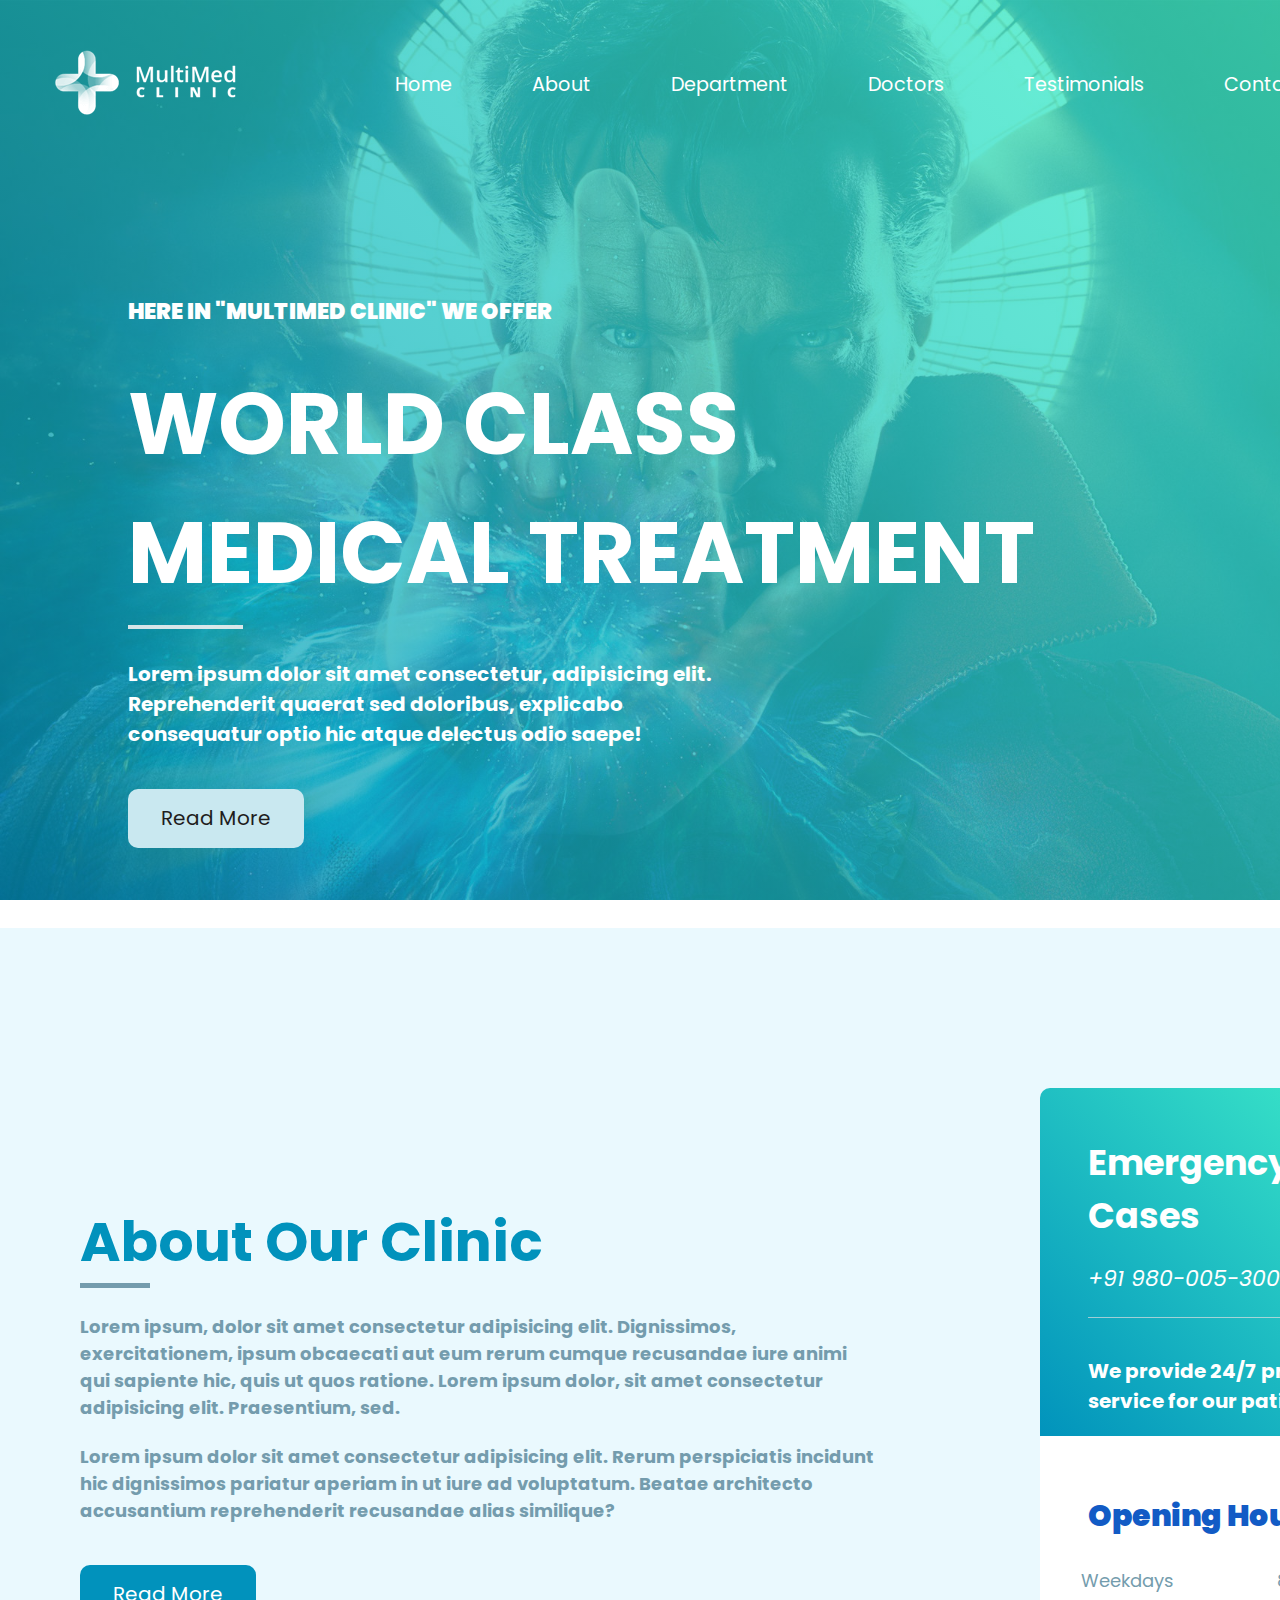
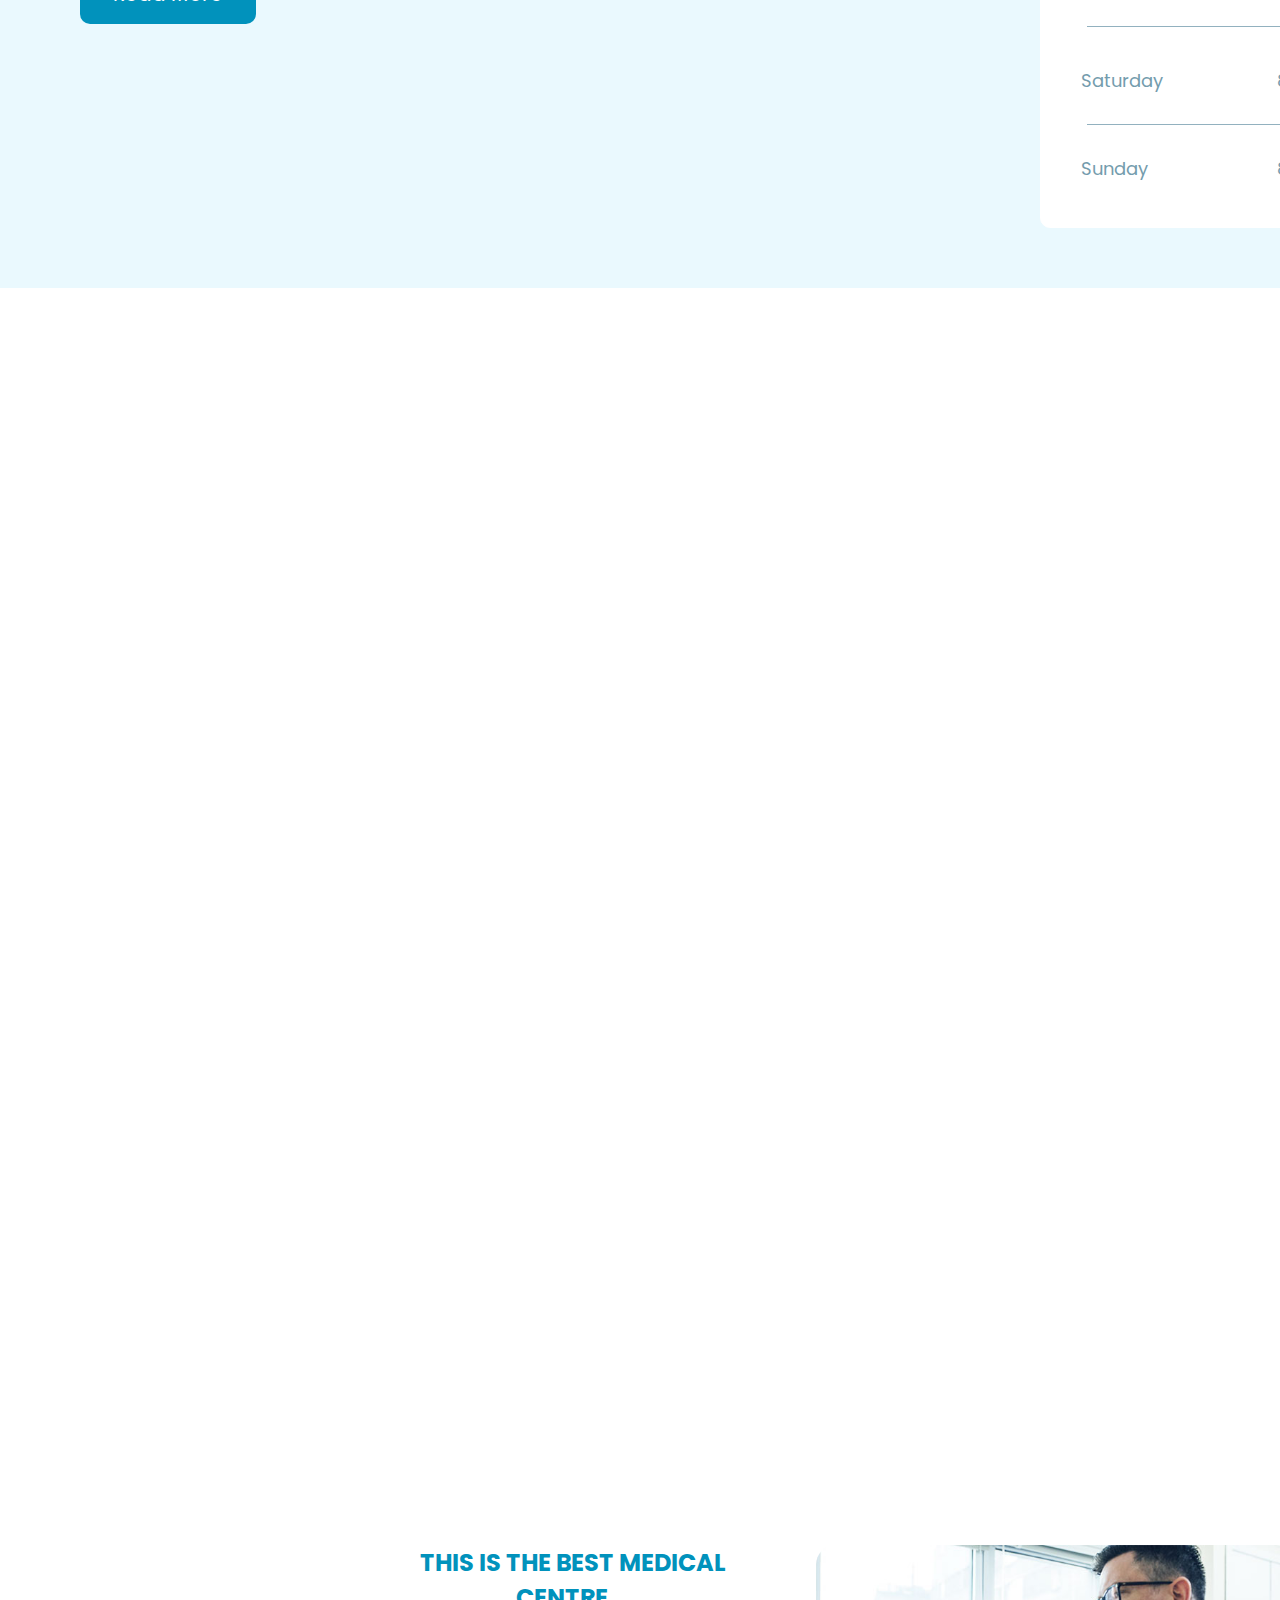
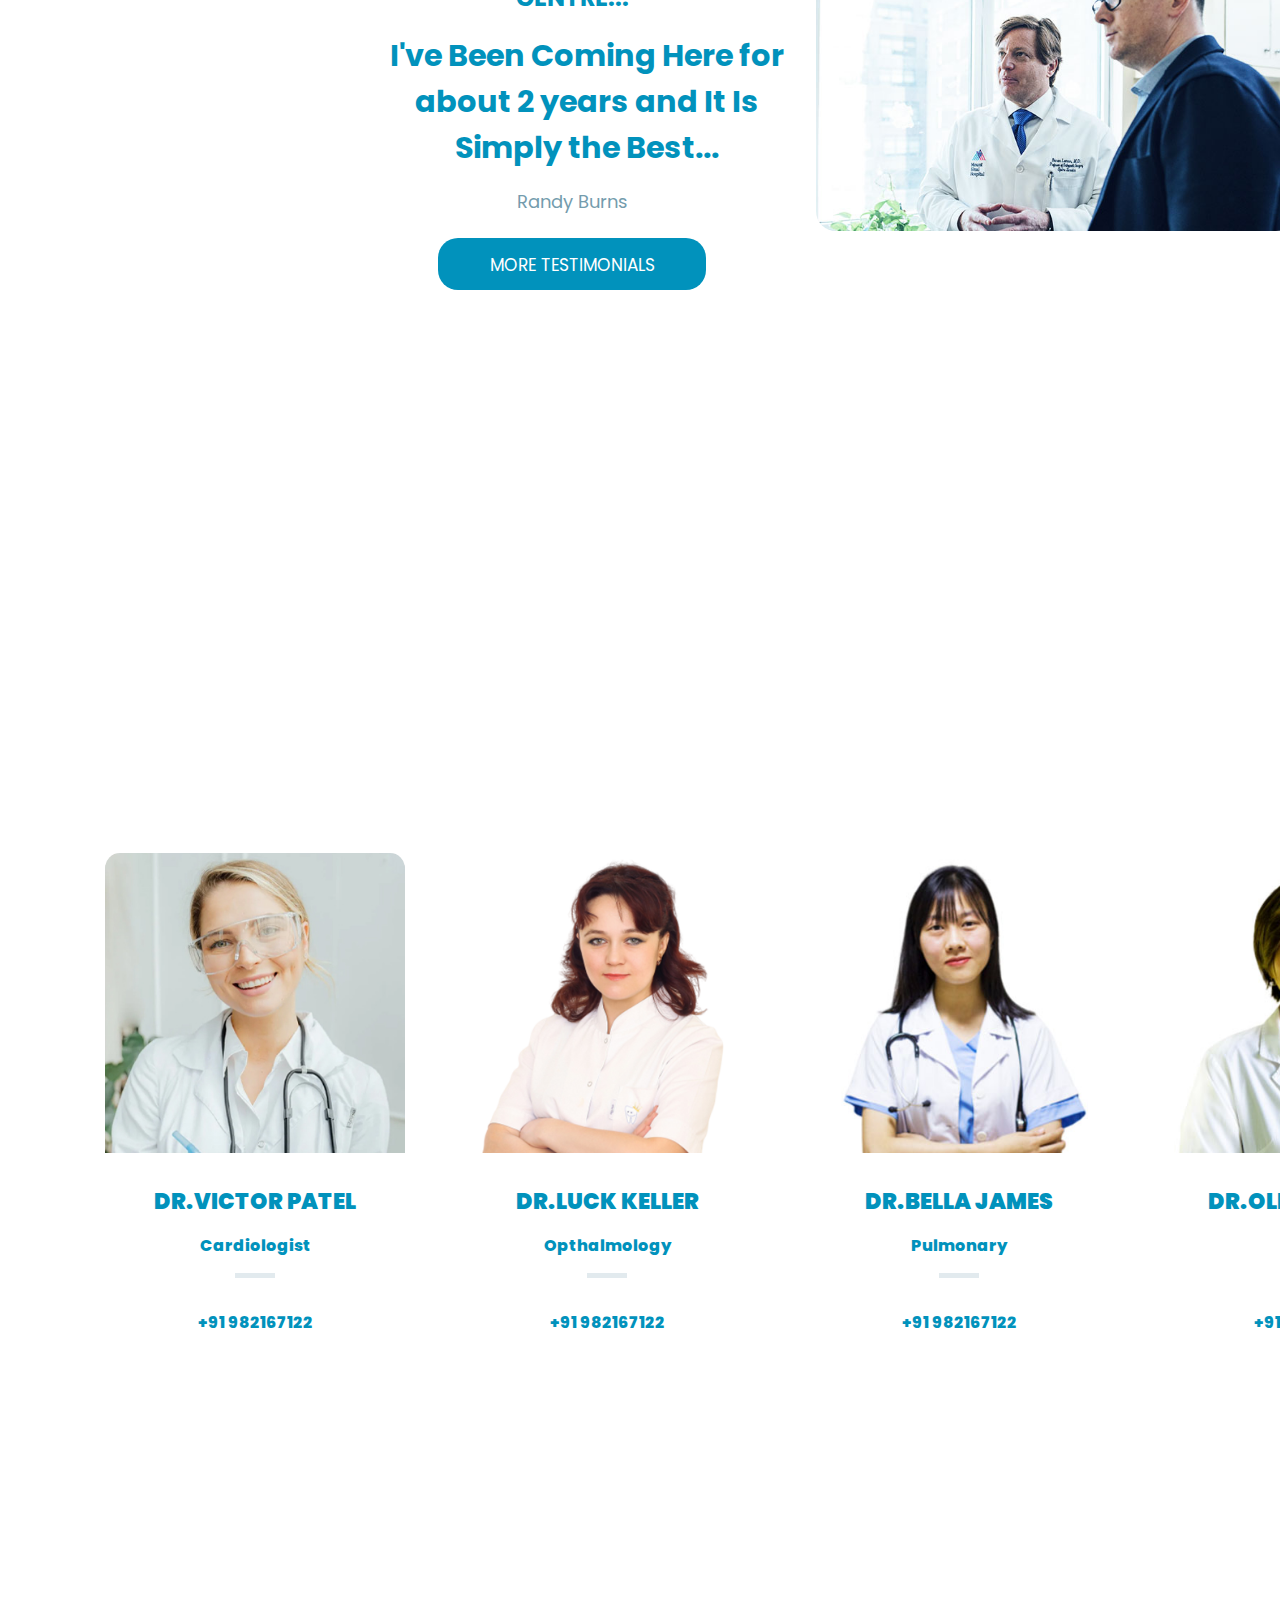
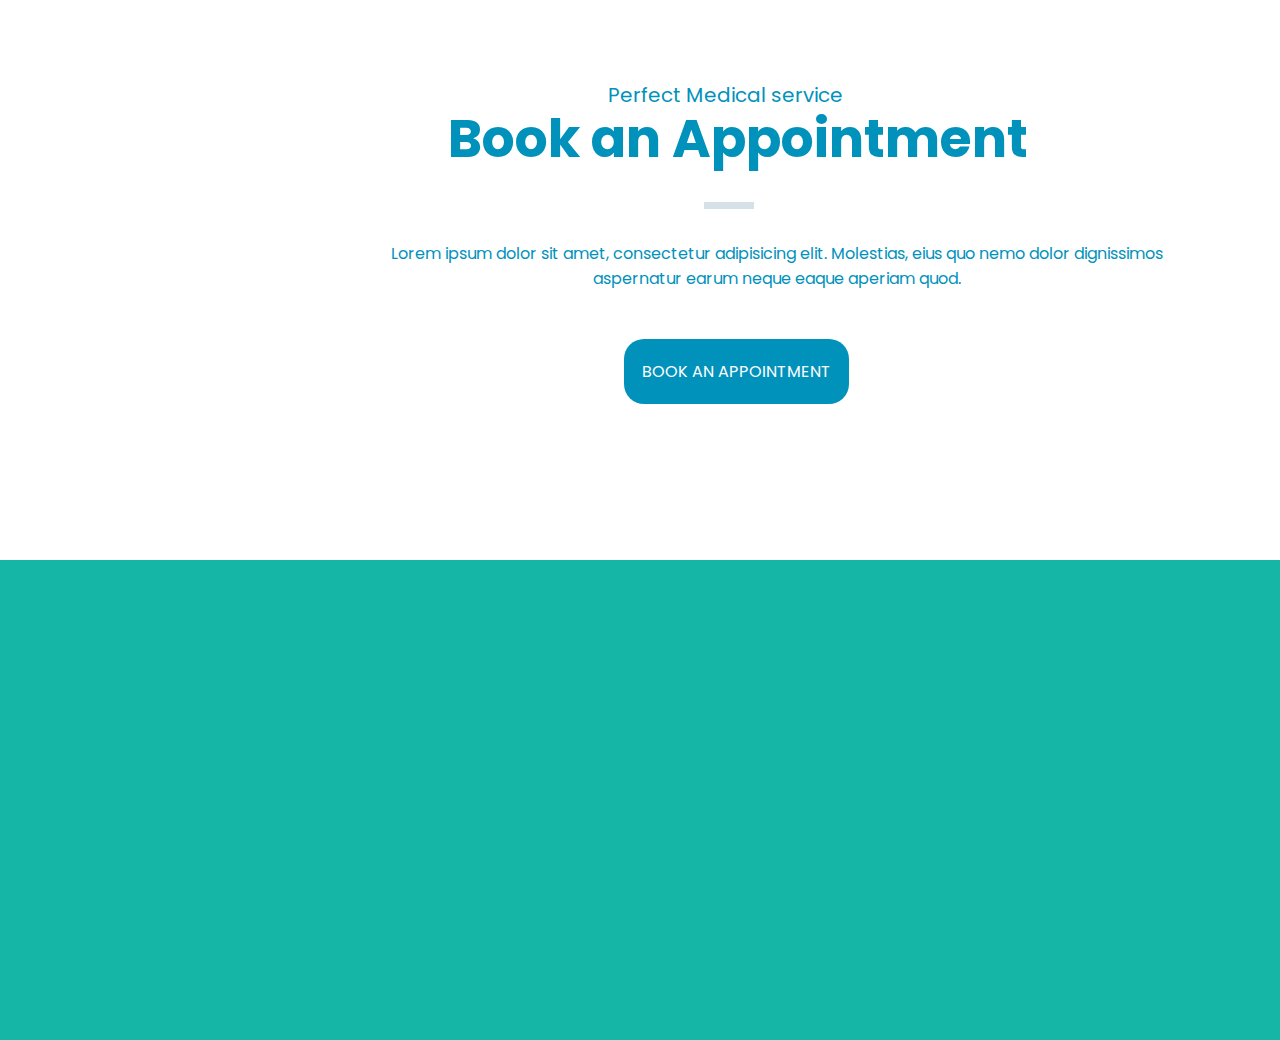
==== index.html @ 5b50990a "updated index html and css file" ====
<!DOCTYPE html>
<html lang="en">

<head>
    <meta charset="UTF-8">
    <meta name="viewport" content="width=device-width, initial-scale=1.0">
    <title>MultiMed Healthcare</title>
    <link rel="stylesheet" href="style.css">
    <link rel="preconnect" href="https://fonts.googleapis.com">
    <link rel="preconnect" href="https://fonts.gstatic.com" crossorigin>
    <link
        href="https://fonts.googleapis.com/css2?family=Italiana&family=Montserrat:wght@300&family=Poppins&display=swap"
        rel="stylesheet">
    <link rel="shortcut icon" href="https://cdnjs.cloudflare.com/ajax/libs/font-awesome/6.4.2/css/all.min.css"
        type="image/x-icon">

</head>

<body>
    <div class="main">
        <div class="nav-bar">
            <div class="nav-logo">
                <div class="logo">

                </div>

            </div>
            <div class="nav-list">
                <div class="nav-home">
                    <p class="home">Home</p>
                </div>
                <div class="nav-home">
                    <p class="home">About</p>
                </div>
                <div class="nav-home">
                    <p class="home">Department</p>
                </div>
                <div class="nav-home">
                    <p class="home">Doctors</p>
                </div>
                <div class="nav-home">
                    <p class="home">Testimonials</p>
                </div>
                <div class="nav-home">
                    <p class="home">Contact</p>
                </div>
            </div>


        </div>

        <div class="start-text">
            <div class="offer">
                <p>HERE IN "MULTIMED CLINIC" WE OFFER</p>
            </div>
            <div class="world-class">
                <h1>WORLD CLASS MEDICAL
                    TREATMENT</h1>
            </div>
            <div class="divide">

            </div>
            <div class="para">
                <p>Lorem ipsum dolor sit amet consectetur, adipisicing elit.
                    Reprehenderit quaerat sed doloribus,
                    explicabo consequatur optio hic atque delectus odio saepe!
                </p>
            </div>
            <div class="read-button1">
                <a href="#" class="readMore1"><span>Read More</span><i class="fa-solid fa-angle-right"
                        style="color: #ffffff;"></i></a>
            </div>
        </div>
    </div>
    <div class="sec-about">
        <div class="section">
            <h2 class="aboutus">About Our Clinic</h2>
            <div class="line">

            </div>
            <div class="para1">
                <p class="para-about">
                    Lorem ipsum, dolor sit amet consectetur adipisicing elit. Dignissimos, exercitationem,
                    ipsum obcaecati aut eum rerum cumque recusandae iure animi qui sapiente hic, quis ut quos ratione.
                    Lorem ipsum dolor, sit amet consectetur adipisicing elit. Praesentium, sed.
                    

                </p>
            </div>
            <div class="para2">
                <p>Lorem ipsum dolor sit amet consectetur adipisicing elit.
                    Rerum perspiciatis incidunt hic dignissimos pariatur aperiam in ut iure ad voluptatum.
                    Beatae architecto accusantium reprehenderit recusandae alias similique?</p>
            </div>
            <div class="read">
                <div class="read-button">
                    <a href="#" class="readMore"><span>Read More</span><i class="fa-solid fa-angle-right"
                            style="color: #ffffff;"></i></a>
                </div>
            </div>

        </div>

        <div class="emergency-tab">
            <div class="first-tab">
                <div class="emergency">
                    <h3>Emergency Cases</h3>
                </div>
                <div class="e-number">
                    <i class="fa-solid fa-phone" style="color: #ffffff;"> <a href="#"><span>+91
                                980-005-3000</span></a></i>
                </div>
                <div class="line2">

                </div>
                <div class="e-info">
                    <p class="information">We provide 24/7 professional
                        service for our patients.
                    </p><br>
                </div>
            </div>
            <div class="second-tab">
                <div class="opening">
                    <p>Opening Hours</p>

                </div>
                <div class="weekdays">
                    <p>Weekdays</p>
                    <p>8:00 am - 8 pm</p>
                </div>
                <div class="line3">

                </div>
                <div class="weekdays2">
                    <p>Saturday</p>
                    <p>8:00 am - 8 pm</p>
                </div>
                <div class="line3"></div>
                <div class="weekdays3">
                    <p>Sunday</p>
                    <p>8:00 am - 8 pm</p>
                </div>
            </div>
        </div>

    </div>

    <!-- third section -->
    <div class="departments">
        <div class="Equip-text">
            <div class="equipment">
                <p>MODERN EQUIPMENTS</p>
            </div>
        </div>

        <div class="depart">
            <p>Departments</p>
        </div>

        <div class="cards-1row">
            <div class="card">
                <div class="card-info">
                    <div class="heart">
                        <img src="icon-01-free-img.png">
                    </div>
                    <div class="cardiology">
                        <p>CARDIOLOGY</p>
                    </div>
                </div>
            </div>
            <div class="card">
                <div class="card-info">
                    <div class="heart">
                        <img src="icon-02-free-img.png">
                    </div>
                    <div class="cardiology">
                        <p>OPATHALMOLOGY</p>
                    </div>
                </div>
            </div>
            <div class="card">
                <div class="card-info">
                    <div class="heart">
                        <img src="icon-03-free-img.png">
                    </div>
                    <div class="cardiology">
                        <p>PULMONARY</p>
                    </div>
                </div>
            </div>
            <div class="card">
                <div class="card-info">
                    <div class="heart">
                        <img src="icon-04-free-img.png">
                    </div>
                    <div class="cardiology">
                        <p>DENTAL</p>
                    </div>
                </div>
            </div>
        </div>

        <div class="cards-1row">
            <div class="card">
                <div class="card-info">
                    <div class="heart">
                        <img src="icon-05-free-img.png">
                    </div>
                    <div class="cardiology">
                        <p>DIAGNOSTICS</p>
                    </div>
                </div>
            </div>
            <div class="card">
                <div class="card-info">
                    <div class="heart">
                        <img src="icon-06-free-img.png">
                    </div>
                    <div class="cardiology">
                        <p>FOR DISABLED</p>
                    </div>
                </div>
            </div>
            <div class="card">
                <div class="card-info">
                    <div class="heart">
                        <img src="icon-07-free-img.png">
                    </div>
                    <div class="cardiology">
                        <p>TRAUMATOLIGY</p>
                    </div>
                </div>
            </div>
            <div class="card">
                <div class="card-info">
                    <div class="heart">
                        <img src="icon-08-free-img.png">
                    </div>
                    <div class="cardiology">
                        <p>LABORATORY</p>
                    </div>
                </div>
            </div>
        </div>
    </div>

    <!-- 4th section -->
    <div class="testimonials">
       <div class="test-1">
        <div class="test-box">
            <div class="coma">
                <i class="fa-solid fa-star" style="color: #7a96c7;"></i>
            </div>
            <!-- first text -->
            <div class="textbox"><h4 class="test-text">
                THIS IS THE BEST MEDICAL 
                CENTRE...
            </h4></div>
            <!-- second text -->
            <div class="textbox2"><h3 class="test-text">I've Been Coming Here for about 2 years and It Is Simply the Best...</h3></div>
            
            <!-- third text -->
            <div class="dr-name">
                <p class="doctor">Randy Burns</p>
            </div>
            <!-- 4-button -->
            <div class="test-button">
                <div class="button-text">
                    <p class="more">
                        MORE TESTIMONIALS
                    </p>
                </div>
            </div>
        </div>
       </div>
       <div class="test-image">
        <img class="test-dr-image" src="home-img-01.jpg" alt="image" >
       </div>
    </div>

    <!-- 5th section -->
    <div class="doctors-section">
        <div class="doctors-text">
            <div class="text1-doctor">
                <p>CERTIFIED PERSONAL</p>
            </div>
        </div>

        <div class="text2-doctor">
            <p>Our Doctors</p>
        </div>

        <div class="doctors-cards">
            <div class="doctor1">
                <div class="doctor1-card">
                    <img class = "doc1-image" src ="doc-1.jpg">
                    <div class="doctor1-info">
                        <p class="doc-name">DR.VICTOR PATEL</p>
                    </div>
                    <div class="doc-text">
                        <p class="doc-speciality">Cardiologist</p>
                    </div>
                    <div class="division">
                        <span class="line5">

                        </span>
                    </div>
                    <div class="doc-contact">
                        <p class="doc-number">+91 982167122</p>
                    </div>
                </div>
            </div>

            <div class="doctor1">
                <div class="doctor1-card">
                    <img class = "doc1-image" src ="doctor-03.png">
                    <div class="doctor1-info">
                        <p class="doc-name">DR.LUCK KELLER</p>
                    </div>
                    <div class="doc-text">
                        <p class="doc-speciality">Opthalmology</p>
                    </div>
                    <div class="division">
                        <span class="line5">

                        </span>
                    </div>
                    <div class="doc-contact">
                        <p class="doc-number">+91 982167122</p>
                    </div>
                </div>
            </div>

            <div class="doctor1">
                <div class="doctor1-card">
                    <img class = "doc1-image" src ="doctor-05.jpg">
                    <div class="doctor1-info">
                        <p class="doc-name">DR.BELLA JAMES</p>
                    </div>
                    <div class="doc-text">
                        <p class="doc-speciality">Pulmonary</p>
                    </div>
                    <div class="division">
                        <span class="line5">

                        </span>
                    </div>
                    <div class="doc-contact">
                        <p class="doc-number">+91 982167122</p>
                    </div>
                </div>
            </div>

            <div class="doctor1">
                <div class="doctor1-card">
                    <img class = "doc1-image" src ="doctor-07.jpg">
                    <div class="doctor1-info">
                        <p class="doc-name">DR.OLIVIA RAMOS</p>
                    </div>
                    <div class="doc-text">
                        <p class="doc-speciality">Dental</p>
                    </div>
                    <div class="division">
                        <span class="line5">

                        </span>
                    </div>
                    <div class="doc-contact">
                        <p class="doc-number">+91 982167122</p>
                    </div>
                </div>
            </div>
        </div>
    </div>

    <!-- 6th section -->
    <section class="appointment-section">
        <div class="appnmt-box">
            <div class="appnmt-text">
                <div class="a-text1">
                    <p>Perfect Medical service</p>
                </div>
                <div class="a-text2">
                    <h2>Book an Appointment</h2>
                </div>
                <div class="ap-divide"></div>
                <div class="ap-para">
                    <p>Lorem ipsum dolor sit amet, consectetur adipisicing elit. 
                        Molestias, eius quo nemo dolor dignissimos aspernatur earum neque eaque aperiam quod.
                    </p>
                </div>
                <div class="ap-button">
                    <a href="#" class="app-btn"><span>BOOK AN APPOINTMENT</span><i class="fa-solid fa-angle-right"
                     style="color: #ffffff;"></i></a>
                    
                </div>
            </div>
        </div>
    </section>

    <!-- 7section -->
    <div class="footer">
        
    </div>
    

</body>

</html>
---- style.css ----
* {
    margin: 0;
    padding: 0px;
    /* box-sizing: border-box; */
    font-family: 'Poppins', sans-serif;
}

.main {
    background: linear-gradient(45deg, #0193bcbc, #44f3caca), url("doctor-strange.jpg");
    /* background-color: transparent;
    background-image: linear-gradient(45deg,rgb(9, 247, 199) 0%,rgb(52, 229, 232) 100% , url("groupdoctors.avif"));
    */

    width: 100%;
    height: 58rem;
    background-size: cover;
    background-repeat: no-repeat;
    opacity: 10px;
    background-attachment: fixed;

}

.nav-bar {

    padding-top: 50px;
    padding-bottom: 20px;
    display: flex;
    justify-content: space-between;
    padding-left: 55px;
    padding-right: 20px;

}

.nav-list {
    display: flex;
    justify-content: flex-end;
}

.nav-home {
    margin-left: 10px;
    margin-right: 10px;
    padding: 20px 30px 0px 30px;
    font-size: 1.2rem;
    font-family: 'Poppins', sans-serif;
    color: white;

}

.nav-home:hover {
    cursor: pointer;
    color: rgb(135, 130, 130);
}

.logo {
    background-image: url("logo.png");
    background-size: contain;
    background-repeat: no-repeat;
    height: 65px;
    width: 300px;
}

.sec-about {
    height: 55rem;
    
    background-image: url("medicine\ img.jpg");
    background-size: cover;
    background-repeat: no-repeat;
    padding-top: 5rem;
    padding-left: 5rem;
    display: flex;
    
}

.aboutus {
    font-size: 55px;
    color: #0192bc;
    width: 690px;
    height: 62.5px;
    font-weight: 1200;
}

.section {
    /* display: grid;
    padding: 80px 0px 0px 0px; */
    position: relative;
    top: 12rem;

}

.para-about {
    width: 50rem;
    color: #749cad;
    font-size: 18px;
}

.para1 {
    display: flex;
    margin-bottom: 16px;
    margin-top: 25px;
    font-family: "Open Sans", sans-serif;
    font-weight: 700;
}

.line {
    width: 70px;
    background-color: #749cad;
    height: 5px;
    margin-top: 20px;
}

.para2 {
    width: 50rem;
    margin-top: 22px;
    font-size: 18px;
    color: #749cad;
    display: flex;
    font-weight: 700;
}

.read {
    height: 60px;
    display: flex;
    align-items: end;
    margin-top: 40px;
}

.read-button {
    border: 2px solid transparent;
    height: 43px;
    width: 172px;
    font-size: 20px;
    text-align: center;
    padding-top: 12px;
    font-family: "Open Sans", sans-serif;
    border-radius: 10px;
    background-color: #0192bc;


}

.read-button:hover {
    cursor: pointer;
    background-color: rgb(82, 244, 190);
}

.readMore {
    text-decoration: none;
    color: #fff;
}

.emergency-tab {
    width: 360px;
    height: 670px;
    margin-top: 5rem;
    margin-left: 10rem;
}

.first-tab {
    width: 360px;
    height: 300px;
    border: 2px transparent;
    background: linear-gradient(45deg, #0193bc, #44f3ca 100%);
    border-radius: 10px 10px 0 0;
    padding-top: 3rem;
    padding-left: 3rem;


}

.emergency {
    font-size: 30px;
    width: 318px;
    padding-bottom: 20px;
    color: #fff;
}

.e-number {
    width: 250px;
    height: 30px;
    font-size: 22px;
}

a {
    text-decoration: none;
    color: #fff;
}

.line2 {
    width: auto;
    height: 1px;
    background-color: #f8e4e49d;
    margin-top: 25px;
    margin-bottom: 20px;
}

.information {
    margin-top: 28px;
    padding-top: 10px;
    font-size: 20px;
    color: #fff;
    font-weight: 700;

}

.start-text {
    margin-left: 8rem;
    margin-top: 10rem;

}

.offer {
    font-size: 22px;
    color: white;
    padding-bottom: 2rem;
    width: 840px;
    font-weight: 900;

}

.world-class {
    font-size: 43px;
    width: 972px;
    height: 250px;
    color: white;
}

.divide {
    width: 115px;
    background-color: rgba(247, 243, 243, 0.862);
    height: 4px;
    margin-top: 15px;
    margin-bottom: 15px;
}

.para {
    width: 620px;
    height: 90px;
    margin: 30px 0px 12px 0px;
    font-size: 20px;
    font-weight: 700;
    color: white;

}

.read-button1 {
    border: 2px solid transparent;
    height: 43px;
    width: 172px;
    font-size: 20px;
    text-align: center;
    padding-top: 12px;
    margin-top: 40px;
    border-radius: 10px;
    background-color: #c9e8f0;
}

.read-button1:hover {
    cursor: pointer;
    background-color: rgb(82, 244, 190);
}

.readMore1 {
    text-decoration: none;
    color: #1f1d1d;
}

.second-tab {
    width: 409px;
    height: 374px;
    border: 1px solid white;
    border-radius: 0px 0px 10px 10px;
    background-color: white;
    padding-top: 1rem;
    padding-left: 0rem;
}

.opening {
    font-size: 30px;
    padding: 40px 0px 28px 47px;
    /* display: flex; */
    /* justify-content: center; */
    font-weight: 900;
    color: #125bc5;
}

.weekdays {

    padding-left: 40px;
    display: flex;
    justify-content: space-between;
    font-size: 18px;
    color: #749cad;
    padding-right: 35px;
    padding-bottom: 2rem;
}

.line3 {
    height: 1px;

    width: 20rem;
    background-color: #749cadc8;
    margin-left: 46px;

}

.weekdays2 {
    padding-left: 40px;
    display: flex;
    justify-content: space-between;
    font-size: 18px;
    color: #749cad;
    padding-right: 35px;
    padding: 40px 35px 30px 40px;
}

.weekdays3 {
    padding-left: 40px;
    display: flex;
    justify-content: space-between;
    font-size: 18px;
    color: #749cad;
    padding-right: 35px;
    padding: 30px 35px 30px 40px;
}

.departments {
    width: 100%;
    height: 52rem;
    background: linear-gradient(45deg, #0193bcdb 0%, #44f3cae2 100%), url("stethoscope.jpg");
    background-repeat: no-repeat;
    background-size: cover;
    background-attachment: fixed;
}



.departments {
    padding-top: 8rem;
}

.Equip-text {
    width: 100%;
    height: 40px;
    margin-bottom: 10px;
}

.equipment {
    height: 20px;
    width: 100%;
    font-size: 18px;
    color: #ffffff;
    display: flex;
    justify-content: center;
    font-weight: 900;

}

.depart {
    height: 64px;
    width: 100%;
    font-size: 50px;
    color: #ffffff;
    display: flex;
    justify-content: center;
    font-weight: 900;
}

.cards-1row {
    margin: 20px;
    margin-left: 2rem;
    display: flex;
    justify-content: space-evenly;
    padding-top: 25px;
}

.card {
    height: 228px;
    width: 330px;
    background: transparent;
    padding: 0;
    border: none;
}

.card-info {
    width: 300px;
    height: 198px;
    border-radius: 10px;
    border: 1px solid rgba(255, 255, 255, 0.81);
    margin: 15px;
    background: transparent;
    padding: 50px 0px 0px 0px;
}

.heart {
    width: 300px;
    ;
    height: 72px;
    display: flex;
    justify-content: center;
    padding-bottom: 20px;
}

.cardiology {
    width: 300px;
    height: 20px;
    display: flex;
    justify-content: center;
    font-size: 22px;
    color: white;
    font-weight: 900;
}

.testimonials {
    width: 100%;
    height: 52rem;
    background: linear-gradient(45deg, #f4f9f9d8, #f4f9f9d7), url("stethoscope2.jpg");
    background-repeat: no-repeat;
    background-size: cover;
    background-attachment: fixed;
    display: flex;
}
.test-1 {
    width: 720px;
    height: 528px;
    position: relative;
    left: 19rem;
    top: 10rem;
}

.coma {
    width: 370px;
    height: 65px;
}

.test-box {
    width: 620px;
    height: 500px;
    border: 2px solid transparent;
    border-radius: 15px;
    padding: 70px 50px 1px 81px;
    background-color:white ;
    
}
.textbox{
    width: 370px;
    height: 68px;
    padding-bottom: 20px;
    display: flex;
    justify-content: center;
    font-size: 24px;
    color: #0192bc;
    
}
.test-text{
    display: flex;
    text-align: center;


}
.textbox2{
    width: 400px;
    height: 135px;
    font-size: 26px;
    color: #0192bc;
}
.dr-name{
    width: 370px;
    height: 50px;
    font-size: 18px;
    margin: 20px 0px 0px;
    display: flex;
    justify-content: center;
    color: #749cad;
}
.test-button{
    width: 370px;
    height: 74px;
    display: flex;
    justify-content: center;
}
.button-text{
    font-size: 17px;
    width: 240px;
    height: 24px;
    background-color:#0192bc ;
    color: #ffffff;
    padding: 14px;
    display: flex;
    justify-content: center;
    border-radius: 20px;

}
.test-image{
    width: 480px;
    height: 528px;
    position: relative;
    left: 6rem;
    display: flex;
    align-items: center;
    top: 11rem;
}
.test-dr-image{
    width: 480px;
    height: 286px;
    border-radius: 20px;
}
/* 
5th section */
.doctors-section{
    width: 100%;
    height: 62rem;
    background: linear-gradient(45deg, #0193bcdb 0%, #44f3cae2 100%), url("5sectionimage.jpg");
    background-repeat: no-repeat;
    background-size: cover;
    background-attachment: fixed;
}
.doctors-text {
    width: 100%;
    height: 40px;
    margin-bottom: 10px;
}

.text1-doctor {
    height: 20px;
    width: 100%;
    font-size: 18px;
    color: #ffffff;
    display: flex;
    justify-content: center;
    font-weight: 900;
    position: relative;
    top: 8rem;

}

.text2-doctor {
    height: 64px;
    width: 100%;
    font-size: 50px;
    color: #ffffff;
    display: flex;
    justify-content: center;
    font-weight: 900;
    position: relative;
    top: 9rem;
}
.doctors-cards{
    width: 1250px;
    height: 542px;
    position: relative;
    top: 14rem;
    left: 4.4rem;
    display: flex;
}
.doctor1{
    width: 312px;
    height: 516px;
    margin: 20px;
}
.doctor1-card{
    width: 300px;
    height: 500px;
    margin: 15px;
    background-color: white;
    border-radius: 15px;
}
.doc1-image{
    width: 300px;
    height: 300px;
    border-top-left-radius: 15px;
    border-top-right-radius: 15px;
}
.doctor1-info{
    width: 300px;
    height: 48px;
    display: flex;
    justify-content: center;
    font-size: 22px;
    color: #0192bc;
    padding: 25px 0px 0px;
    font-weight: 900;
}
.doc-text{
    width: 300px;
    height: 40px;
    display: flex;
    justify-content: center;
    font-size: 16px;
    color: #0192bc;
    font-weight: 800;
}
.division{
    width: 300px;
    display: flex;
    justify-content: center;
}
.line5{
    width: 40px;
    height: 5px;
    background-color: #749cad36;
}
.doc-contact{
    width: 300px;
    height: 60px;
    display: flex;
    justify-content: center;
    position: relative;
    top: 2rem;
}
.doc-number{
    font-size: 16px;
    font-weight: 800;
    color: #0192bc;
}


/*6th section*/
.appointment-section{
    width: 100%;
    height: 30rem;
    background-color: white;
    padding: 13rem 0px 0px;
}
.appnmt-box{
    margin: 0px 20rem 0rem ;
}
.appnmt-text{
    width: 850px;
    height: 310px;
}
.a-text1{
    color: #0192bc;
    position: relative;
    left: 18rem;
    font-size: 20px;
    width: 850px;
    height: 20px;

}
.a-text2{
    font-size: 35px;
    
    color: #0192bc;
    position: relative;
    left: 8rem;
    width: 850px;
    height: 70px;
}
.ap-divide{
    background-color: #749cad4d;
    width: 50px;
    height: 7px;
    position: relative;
    left: 24rem;
    top: 2rem;
}
.ap-para{
    position: relative;
    top: 4rem;
  color: #0192bc;
    width: 850px;
    left: 2rem;
    text-align: center;
}
.app-btn{
    color: white;
}
.ap-button:hover{
    cursor: pointer;
    background-color: #44f3ca;
}
.ap-button{
    width: 225px;
    height: 45px;
    padding-top: 20px;
    border-radius: 20px;
    background-color: #0192bc;
    position: relative;
    top: 7rem;
    display: flex;
    left: 19rem;
    justify-content: center;
    
}










.footer{
    width: 100%;
    height: 30rem;
    background-color: rgb(22, 182, 166);
}
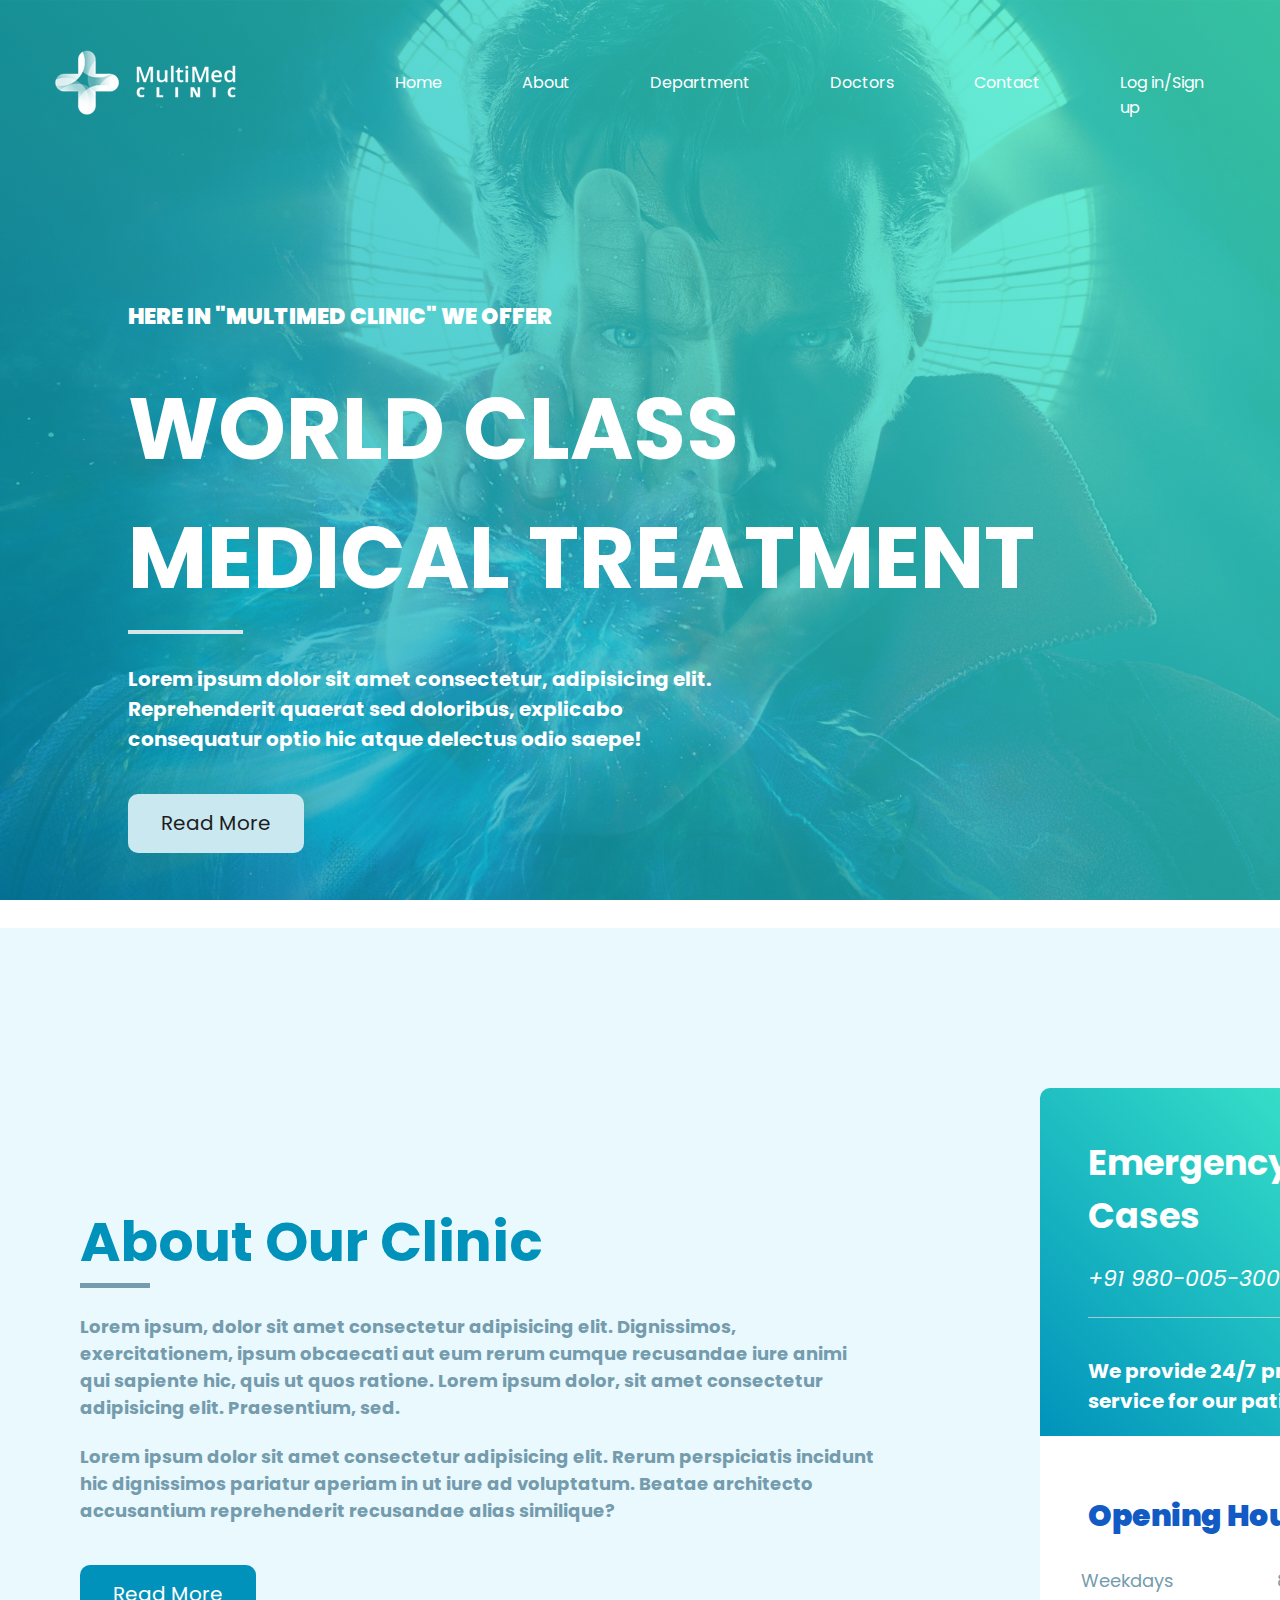
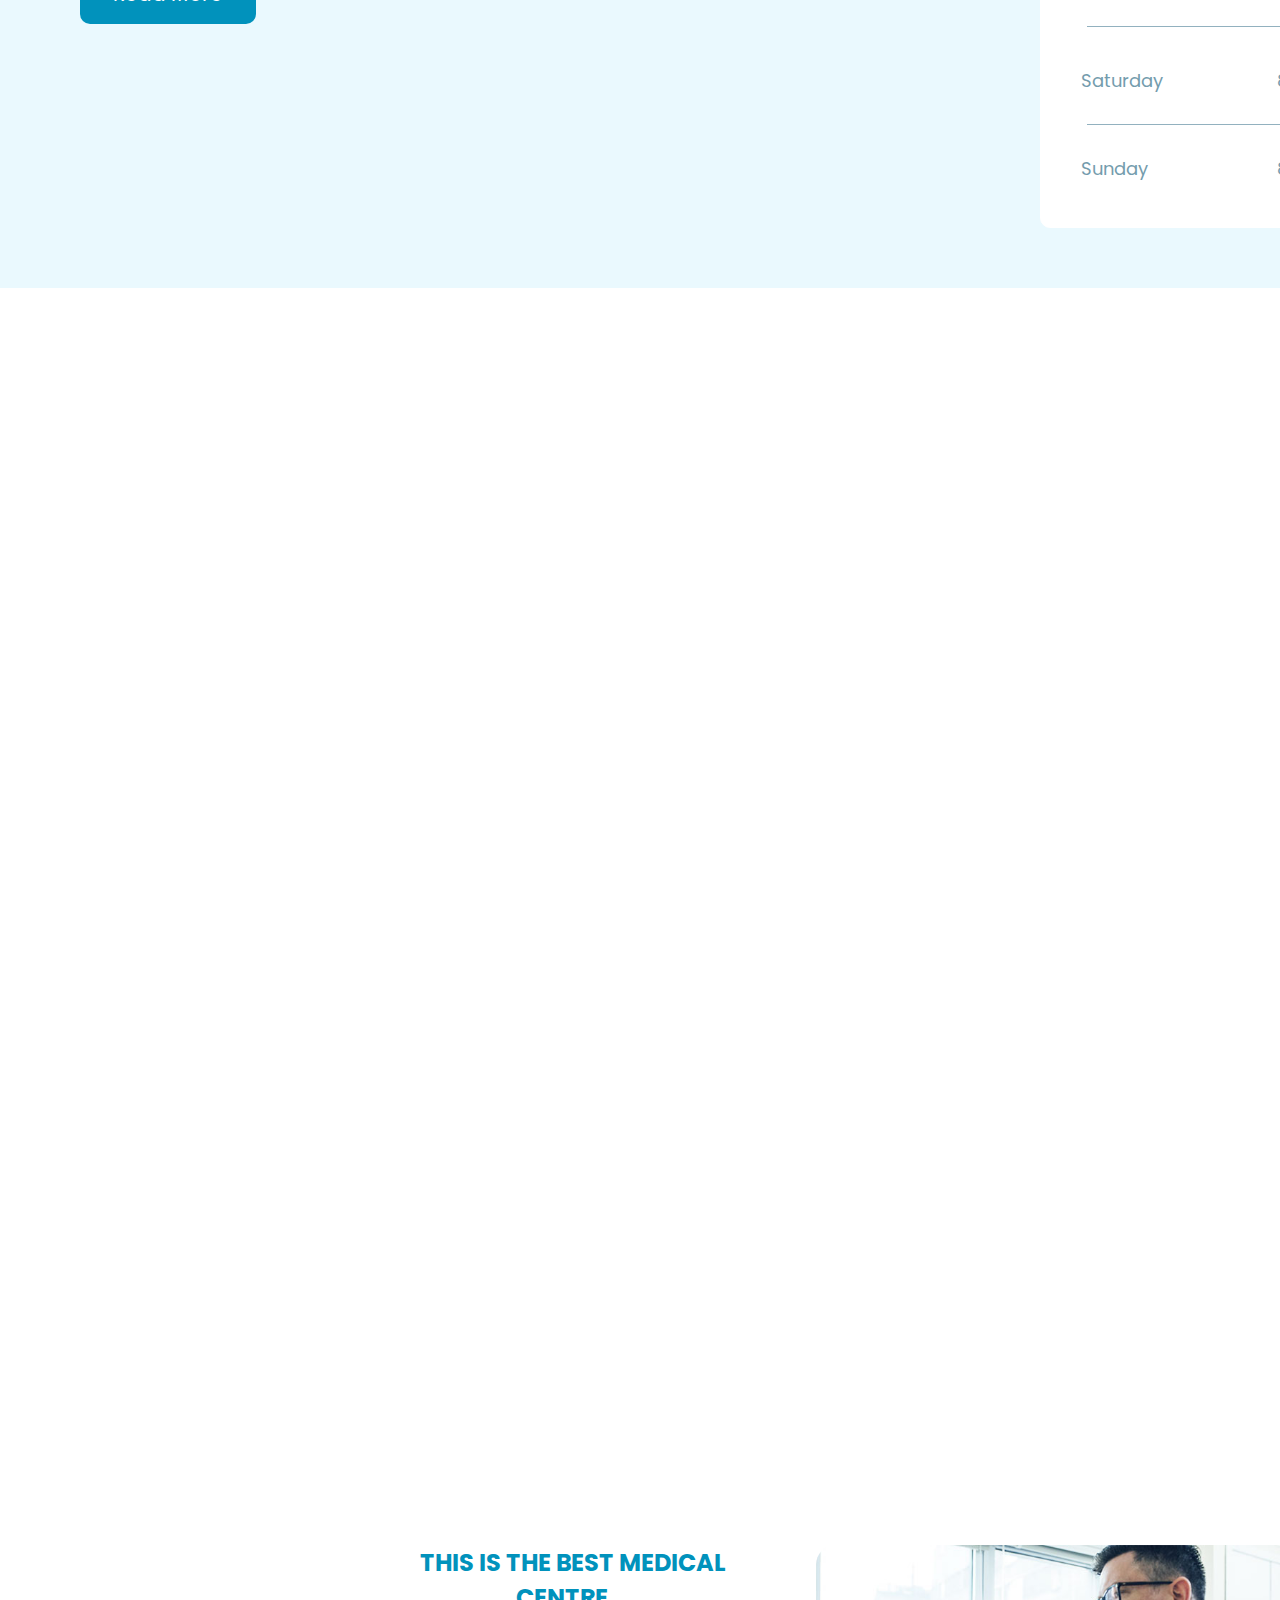
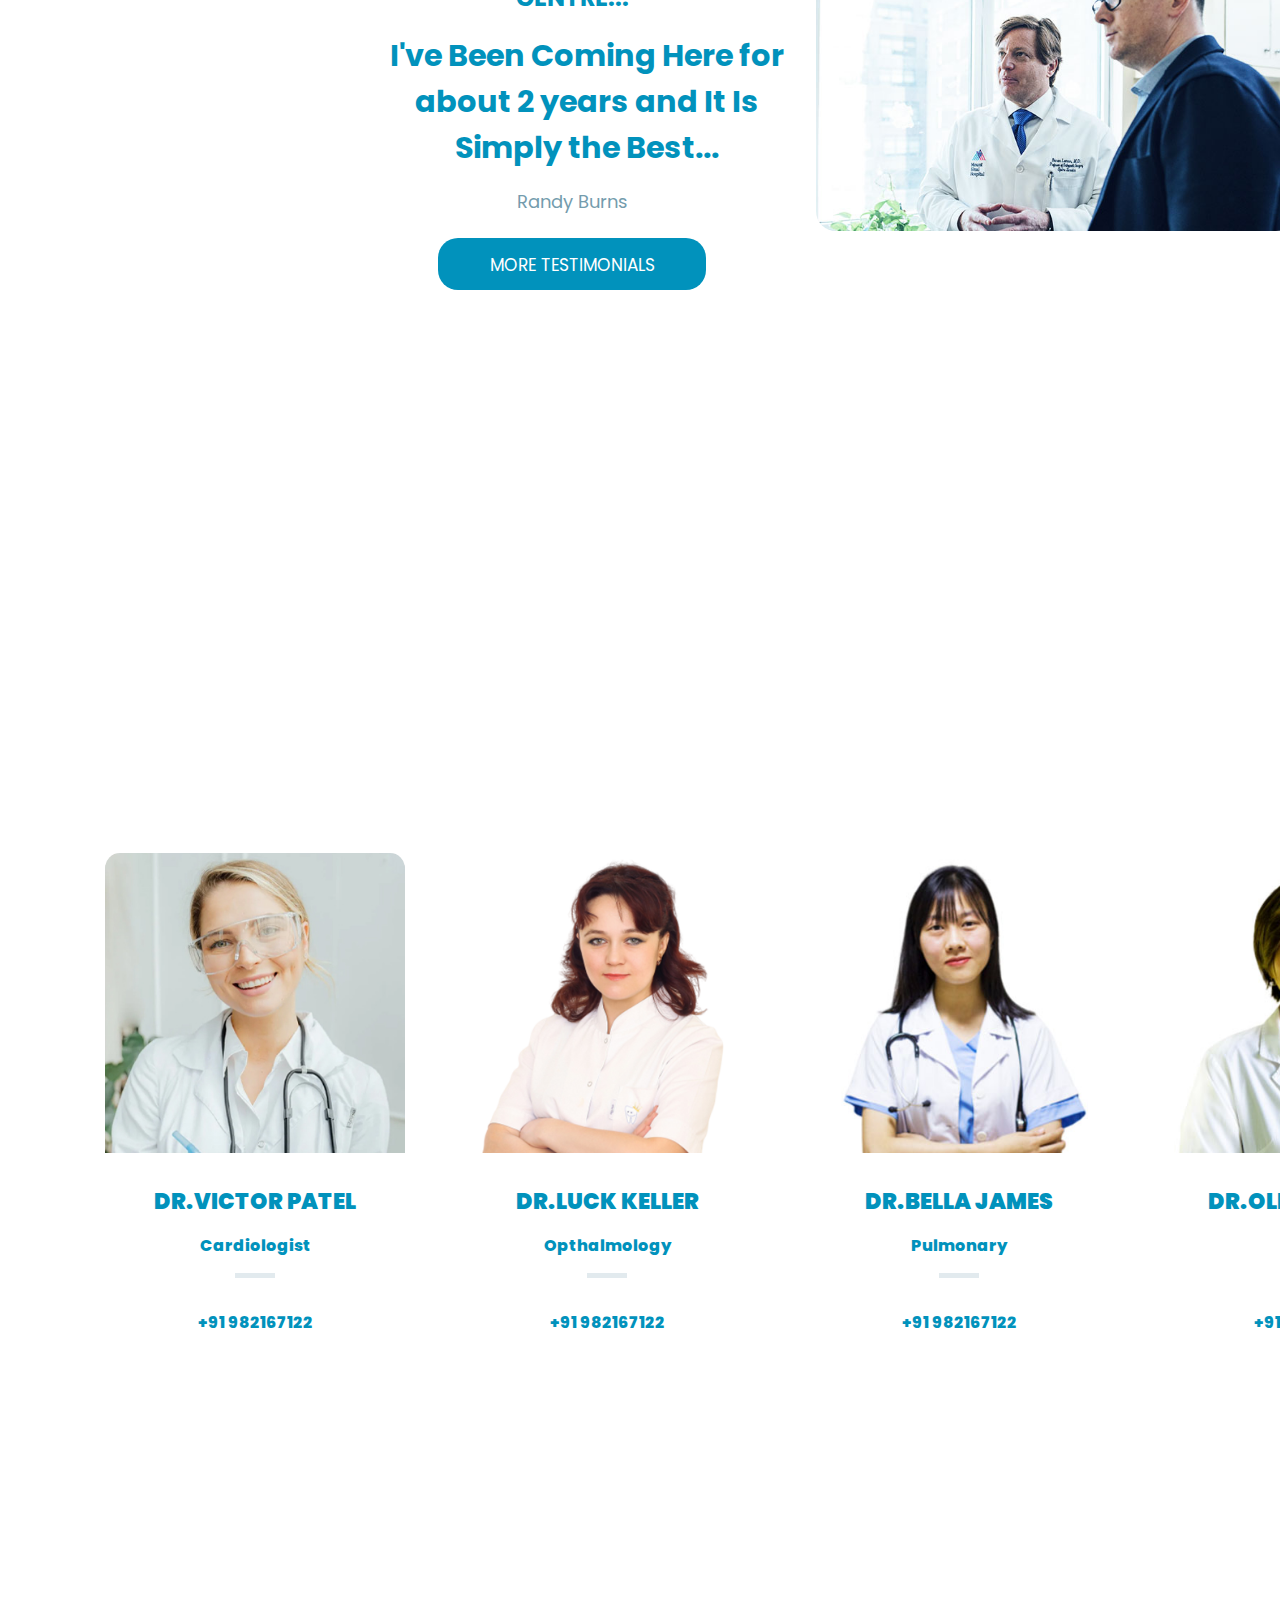
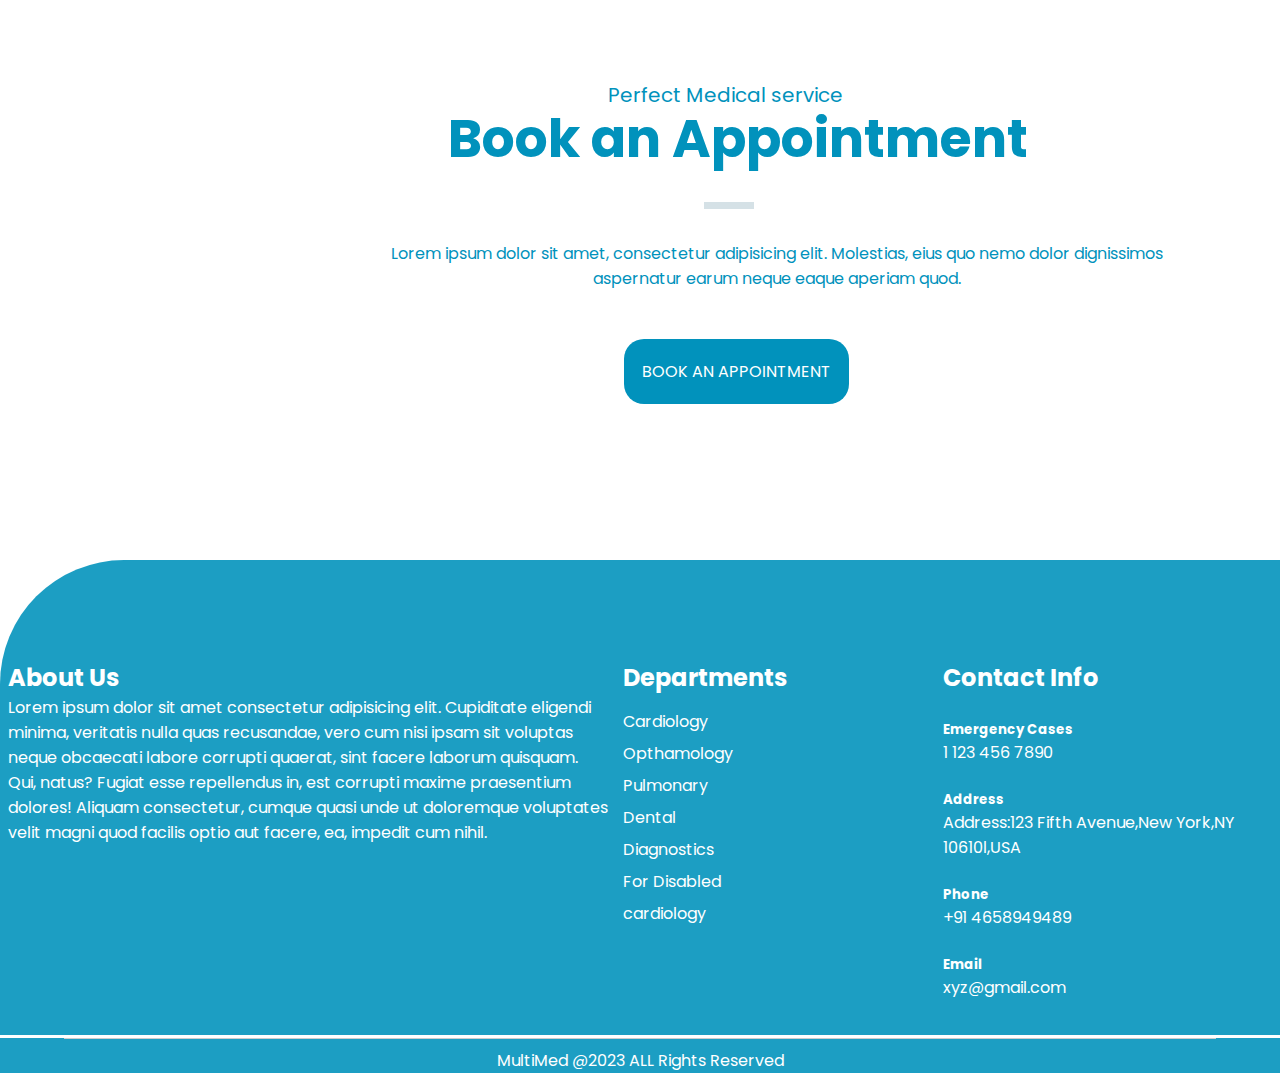
==== commit 9b6b537a: "files are updated and interlinked" ====
--- a/index.html
+++ b/index.html
@@ -38,11 +38,12 @@
                 <div class="nav-home">
                     <p class="home">Doctors</p>
                 </div>
-                <div class="nav-home">
-                    <p class="home">Testimonials</p>
-                </div>
+               
                 <div class="nav-home">
                     <p class="home">Contact</p>
+                </div>
+                <div class="nav-home">
+                    <a href = "signup.html" class="sign-connection"><p class="home">Log in/Sign up</p></a>
                 </div>
             </div>
 
@@ -399,9 +400,55 @@
     </section>
 
     <!-- 7section -->
-    <div class="footer">
-        
-    </div>
+    <footer>
+        <div class="footer">
+            <div class="footer-info">
+                <div class="left">
+                    <h2 class="dep">About Us</h2>
+                    <p class="foot-info">Lorem ipsum dolor sit amet consectetur adipisicing elit. Cupiditate eligendi minima, veritatis nulla quas recusandae, vero cum nisi ipsam sit voluptas neque obcaecati labore corrupti quaerat, sint facere laborum quisquam.
+                    Qui, natus? Fugiat esse repellendus in, est corrupti maxime praesentium dolores! Aliquam consectetur, cumque quasi unde ut doloremque voluptates velit magni quod facilis optio aut facere, ea, impedit cum nihil.</p>
+                </div>
+                <div class="mid">
+        
+                    <h2 class ="dep">Departments</h2>
+                    <ul>
+                        <li>Cardiology</li>
+                        <li>Opthamology</li>
+                        <li>Pulmonary</li>
+                        <li>Dental</li>
+                        <li>Diagnostics</li>
+                        <li>For Disabled</li>
+                        <li>cardiology</li>
+                    </ul>
+                </div>
+                <div class="right">
+        
+                    <h2 class = "dep">Contact Info</h2>
+                    <ul>
+                        <li class="li"><h5 class="heading">Emergency Cases</h5>
+                            1 123 456 7890
+                        </li>
+        
+                        <li class="li"><h5 class="heading">Address</h5>
+                            Address:123 Fifth Avenue,New York,NY 10610l,USA
+                        </li>
+        
+                        <li class="li"><h5 class="heading">Phone</h5>
+                            +91 4658949489
+                        </li>
+        
+                        <li class="li"><h5 class="heading">Email</h5>
+                            xyz@gmail.com
+                        </li>
+                    </ul>
+                </div>
+                
+            </div>
+            <div class = "foot-line"><hr></div>
+            <p class="copyright" >MultiMed @2023  ALL Rights Reserved</p>
+        </div>
+        
+        </footer>
     
 
 </body>
--- a/style.css
+++ b/style.css
@@ -19,6 +19,9 @@
     background-attachment: fixed;
 
 }
+a{
+    text-decoration: none;
+}
 
 .nav-bar {
 
@@ -40,12 +43,19 @@
     margin-left: 10px;
     margin-right: 10px;
     padding: 20px 30px 0px 30px;
-    font-size: 1.2rem;
+    font-size: 1rem;
     font-family: 'Poppins', sans-serif;
     color: white;
 
 }
-
+.sign-connection{
+    text-decoration: none;
+    
+}
+.sign-connection:hover{
+    cursor: pointer;
+    color: rgb(135, 130, 130);
+}
 .nav-home:hover {
     cursor: pointer;
     color: rgb(135, 130, 130);
@@ -488,6 +498,7 @@
     display: flex;
     justify-content: center;
     border-radius: 20px;
+    box-shadow: #1f1d1d;
 
 }
 .test-image{
@@ -683,17 +694,95 @@
     
 }
 
-
-
-
-
-
-
-
-
-
+/* footer */
+
+@import url('https://fonts.googleapis.com/css2?family=Open+Sans:wght@300;400&display=swap');
 .footer{
-    width: 100%;
-    height: 30rem;
-    background-color: rgb(22, 182, 166);
-}+    background-color: #0193bce4;
+    height: 475px;
+    width: 100%;
+    border-top-left-radius: 124px;
+}
+.footer-info{
+    display: flex;
+    justify-content: space-around;
+    padding-top: 100px;
+}
+.left{
+    /* background-color: red; */
+    height: 203px;
+    width: 600px;
+    /* position: relative;
+    top: 72px;
+    left: 34px; */
+    font-family: 'Open Sans', sans-serif;
+}
+
+
+.mid{
+    /* background-color: blue; */
+    height: 262px;
+    width: 305px;
+    /* position: relative;
+    top: -151px;
+    left: 760px; */
+    font-family: 'Open Sans', sans-serif;
+}
+
+.right{
+    /* background-color: yellow; */
+    height: 358px;
+    width: 330px;
+    /* position: relative;
+    top: -434px;
+    left: 1061px; */
+    font-family: 'Open Sans', sans-serif;
+}
+
+li{
+    list-style: none;
+    margin-top: 7px;
+    position: relative;
+    top: 7px;
+    left: 0px;
+    color: white;
+}
+
+
+.heading{
+    position: relative;
+    top: 0px;
+    color: white;
+}
+
+.li{
+    position: relative;
+    top: 0px;
+    margin-top: 25px;
+    color: white;
+}
+
+.foot-info{
+    color: white;
+}
+.dep{
+    color: white;
+}
+hr{
+    width: 90%;
+    border: 0;
+    border-bottom: 1px solid #ccc;
+    margin:20px auto;
+    
+  }
+  .foot-line{
+    background-color: #0193bce4;
+    width: 100%;
+    height: 10px;
+  }
+.copyright{
+    text-align: center;
+    background-color: #0193bce4;
+    color: white;
+}
+    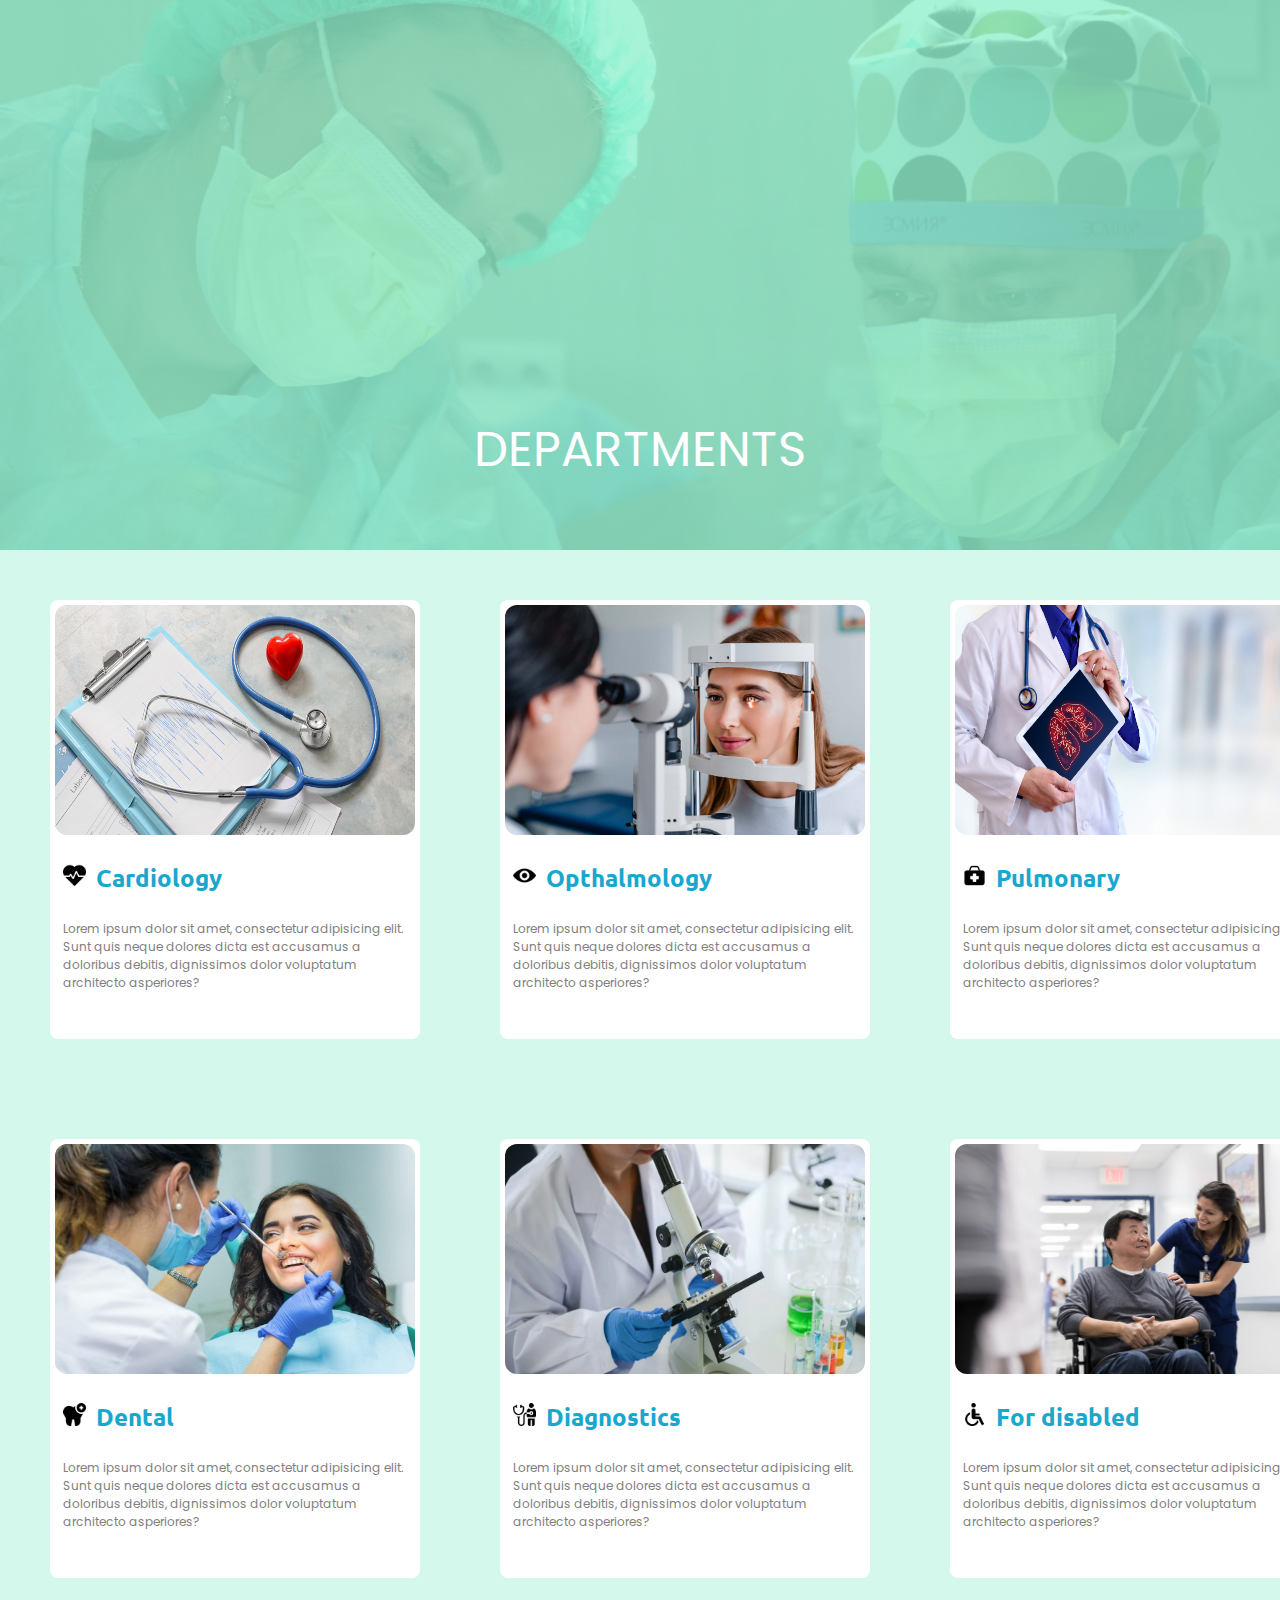
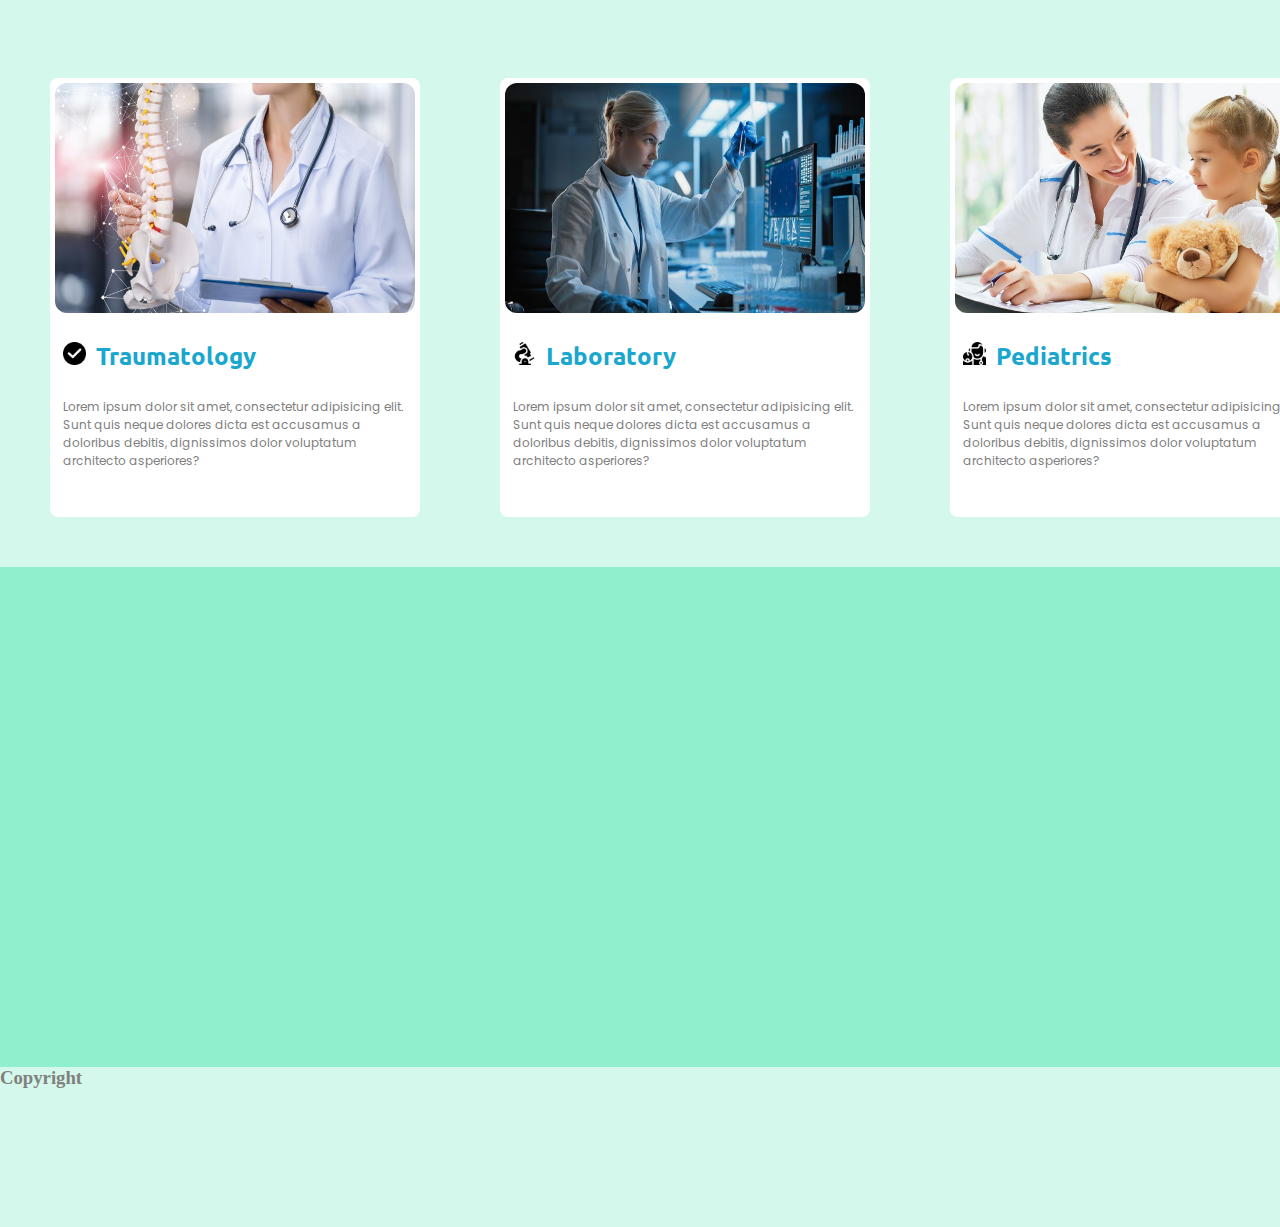
==== commit 1618433a: "Add files via upload" ====
--- a/index.html
+++ b/index.html
@@ -1,456 +1,263 @@
-<!DOCTYPE html>
-<html lang="en">
-
-<head>
-    <meta charset="UTF-8">
-    <meta name="viewport" content="width=device-width, initial-scale=1.0">
-    <title>MultiMed Healthcare</title>
-    <link rel="stylesheet" href="style.css">
-    <link rel="preconnect" href="https://fonts.googleapis.com">
-    <link rel="preconnect" href="https://fonts.gstatic.com" crossorigin>
-    <link
-        href="https://fonts.googleapis.com/css2?family=Italiana&family=Montserrat:wght@300&family=Poppins&display=swap"
-        rel="stylesheet">
-    <link rel="shortcut icon" href="https://cdnjs.cloudflare.com/ajax/libs/font-awesome/6.4.2/css/all.min.css"
-        type="image/x-icon">
-
-</head>
-
-<body>
-    <div class="main">
-        <div class="nav-bar">
-            <div class="nav-logo">
-                <div class="logo">
-
-                </div>
-
-            </div>
-            <div class="nav-list">
-                <div class="nav-home">
-                    <p class="home">Home</p>
-                </div>
-                <div class="nav-home">
-                    <p class="home">About</p>
-                </div>
-                <div class="nav-home">
-                    <p class="home">Department</p>
-                </div>
-                <div class="nav-home">
-                    <p class="home">Doctors</p>
-                </div>
-               
-                <div class="nav-home">
-                    <p class="home">Contact</p>
-                </div>
-                <div class="nav-home">
-                    <a href = "signup.html" class="sign-connection"><p class="home">Log in/Sign up</p></a>
-                </div>
-            </div>
-
-
-        </div>
-
-        <div class="start-text">
-            <div class="offer">
-                <p>HERE IN "MULTIMED CLINIC" WE OFFER</p>
-            </div>
-            <div class="world-class">
-                <h1>WORLD CLASS MEDICAL
-                    TREATMENT</h1>
-            </div>
-            <div class="divide">
-
-            </div>
-            <div class="para">
-                <p>Lorem ipsum dolor sit amet consectetur, adipisicing elit.
-                    Reprehenderit quaerat sed doloribus,
-                    explicabo consequatur optio hic atque delectus odio saepe!
-                </p>
-            </div>
-            <div class="read-button1">
-                <a href="#" class="readMore1"><span>Read More</span><i class="fa-solid fa-angle-right"
-                        style="color: #ffffff;"></i></a>
-            </div>
-        </div>
-    </div>
-    <div class="sec-about">
-        <div class="section">
-            <h2 class="aboutus">About Our Clinic</h2>
-            <div class="line">
-
-            </div>
-            <div class="para1">
-                <p class="para-about">
-                    Lorem ipsum, dolor sit amet consectetur adipisicing elit. Dignissimos, exercitationem,
-                    ipsum obcaecati aut eum rerum cumque recusandae iure animi qui sapiente hic, quis ut quos ratione.
-                    Lorem ipsum dolor, sit amet consectetur adipisicing elit. Praesentium, sed.
-                    
-
-                </p>
-            </div>
-            <div class="para2">
-                <p>Lorem ipsum dolor sit amet consectetur adipisicing elit.
-                    Rerum perspiciatis incidunt hic dignissimos pariatur aperiam in ut iure ad voluptatum.
-                    Beatae architecto accusantium reprehenderit recusandae alias similique?</p>
-            </div>
-            <div class="read">
-                <div class="read-button">
-                    <a href="#" class="readMore"><span>Read More</span><i class="fa-solid fa-angle-right"
-                            style="color: #ffffff;"></i></a>
-                </div>
-            </div>
-
-        </div>
-
-        <div class="emergency-tab">
-            <div class="first-tab">
-                <div class="emergency">
-                    <h3>Emergency Cases</h3>
-                </div>
-                <div class="e-number">
-                    <i class="fa-solid fa-phone" style="color: #ffffff;"> <a href="#"><span>+91
-                                980-005-3000</span></a></i>
-                </div>
-                <div class="line2">
-
-                </div>
-                <div class="e-info">
-                    <p class="information">We provide 24/7 professional
-                        service for our patients.
-                    </p><br>
-                </div>
-            </div>
-            <div class="second-tab">
-                <div class="opening">
-                    <p>Opening Hours</p>
-
-                </div>
-                <div class="weekdays">
-                    <p>Weekdays</p>
-                    <p>8:00 am - 8 pm</p>
-                </div>
-                <div class="line3">
-
-                </div>
-                <div class="weekdays2">
-                    <p>Saturday</p>
-                    <p>8:00 am - 8 pm</p>
-                </div>
-                <div class="line3"></div>
-                <div class="weekdays3">
-                    <p>Sunday</p>
-                    <p>8:00 am - 8 pm</p>
-                </div>
-            </div>
-        </div>
-
-    </div>
-
-    <!-- third section -->
-    <div class="departments">
-        <div class="Equip-text">
-            <div class="equipment">
-                <p>MODERN EQUIPMENTS</p>
-            </div>
-        </div>
-
-        <div class="depart">
-            <p>Departments</p>
-        </div>
-
-        <div class="cards-1row">
-            <div class="card">
-                <div class="card-info">
-                    <div class="heart">
-                        <img src="icon-01-free-img.png">
-                    </div>
-                    <div class="cardiology">
-                        <p>CARDIOLOGY</p>
-                    </div>
-                </div>
-            </div>
-            <div class="card">
-                <div class="card-info">
-                    <div class="heart">
-                        <img src="icon-02-free-img.png">
-                    </div>
-                    <div class="cardiology">
-                        <p>OPATHALMOLOGY</p>
-                    </div>
-                </div>
-            </div>
-            <div class="card">
-                <div class="card-info">
-                    <div class="heart">
-                        <img src="icon-03-free-img.png">
-                    </div>
-                    <div class="cardiology">
-                        <p>PULMONARY</p>
-                    </div>
-                </div>
-            </div>
-            <div class="card">
-                <div class="card-info">
-                    <div class="heart">
-                        <img src="icon-04-free-img.png">
-                    </div>
-                    <div class="cardiology">
-                        <p>DENTAL</p>
-                    </div>
-                </div>
-            </div>
-        </div>
-
-        <div class="cards-1row">
-            <div class="card">
-                <div class="card-info">
-                    <div class="heart">
-                        <img src="icon-05-free-img.png">
-                    </div>
-                    <div class="cardiology">
-                        <p>DIAGNOSTICS</p>
-                    </div>
-                </div>
-            </div>
-            <div class="card">
-                <div class="card-info">
-                    <div class="heart">
-                        <img src="icon-06-free-img.png">
-                    </div>
-                    <div class="cardiology">
-                        <p>FOR DISABLED</p>
-                    </div>
-                </div>
-            </div>
-            <div class="card">
-                <div class="card-info">
-                    <div class="heart">
-                        <img src="icon-07-free-img.png">
-                    </div>
-                    <div class="cardiology">
-                        <p>TRAUMATOLIGY</p>
-                    </div>
-                </div>
-            </div>
-            <div class="card">
-                <div class="card-info">
-                    <div class="heart">
-                        <img src="icon-08-free-img.png">
-                    </div>
-                    <div class="cardiology">
-                        <p>LABORATORY</p>
-                    </div>
-                </div>
-            </div>
-        </div>
-    </div>
-
-    <!-- 4th section -->
-    <div class="testimonials">
-       <div class="test-1">
-        <div class="test-box">
-            <div class="coma">
-                <i class="fa-solid fa-star" style="color: #7a96c7;"></i>
-            </div>
-            <!-- first text -->
-            <div class="textbox"><h4 class="test-text">
-                THIS IS THE BEST MEDICAL 
-                CENTRE...
-            </h4></div>
-            <!-- second text -->
-            <div class="textbox2"><h3 class="test-text">I've Been Coming Here for about 2 years and It Is Simply the Best...</h3></div>
-            
-            <!-- third text -->
-            <div class="dr-name">
-                <p class="doctor">Randy Burns</p>
-            </div>
-            <!-- 4-button -->
-            <div class="test-button">
-                <div class="button-text">
-                    <p class="more">
-                        MORE TESTIMONIALS
-                    </p>
-                </div>
-            </div>
-        </div>
-       </div>
-       <div class="test-image">
-        <img class="test-dr-image" src="home-img-01.jpg" alt="image" >
-       </div>
-    </div>
-
-    <!-- 5th section -->
-    <div class="doctors-section">
-        <div class="doctors-text">
-            <div class="text1-doctor">
-                <p>CERTIFIED PERSONAL</p>
-            </div>
-        </div>
-
-        <div class="text2-doctor">
-            <p>Our Doctors</p>
-        </div>
-
-        <div class="doctors-cards">
-            <div class="doctor1">
-                <div class="doctor1-card">
-                    <img class = "doc1-image" src ="doc-1.jpg">
-                    <div class="doctor1-info">
-                        <p class="doc-name">DR.VICTOR PATEL</p>
-                    </div>
-                    <div class="doc-text">
-                        <p class="doc-speciality">Cardiologist</p>
-                    </div>
-                    <div class="division">
-                        <span class="line5">
-
-                        </span>
-                    </div>
-                    <div class="doc-contact">
-                        <p class="doc-number">+91 982167122</p>
-                    </div>
-                </div>
-            </div>
-
-            <div class="doctor1">
-                <div class="doctor1-card">
-                    <img class = "doc1-image" src ="doctor-03.png">
-                    <div class="doctor1-info">
-                        <p class="doc-name">DR.LUCK KELLER</p>
-                    </div>
-                    <div class="doc-text">
-                        <p class="doc-speciality">Opthalmology</p>
-                    </div>
-                    <div class="division">
-                        <span class="line5">
-
-                        </span>
-                    </div>
-                    <div class="doc-contact">
-                        <p class="doc-number">+91 982167122</p>
-                    </div>
-                </div>
-            </div>
-
-            <div class="doctor1">
-                <div class="doctor1-card">
-                    <img class = "doc1-image" src ="doctor-05.jpg">
-                    <div class="doctor1-info">
-                        <p class="doc-name">DR.BELLA JAMES</p>
-                    </div>
-                    <div class="doc-text">
-                        <p class="doc-speciality">Pulmonary</p>
-                    </div>
-                    <div class="division">
-                        <span class="line5">
-
-                        </span>
-                    </div>
-                    <div class="doc-contact">
-                        <p class="doc-number">+91 982167122</p>
-                    </div>
-                </div>
-            </div>
-
-            <div class="doctor1">
-                <div class="doctor1-card">
-                    <img class = "doc1-image" src ="doctor-07.jpg">
-                    <div class="doctor1-info">
-                        <p class="doc-name">DR.OLIVIA RAMOS</p>
-                    </div>
-                    <div class="doc-text">
-                        <p class="doc-speciality">Dental</p>
-                    </div>
-                    <div class="division">
-                        <span class="line5">
-
-                        </span>
-                    </div>
-                    <div class="doc-contact">
-                        <p class="doc-number">+91 982167122</p>
-                    </div>
-                </div>
-            </div>
-        </div>
-    </div>
-
-    <!-- 6th section -->
-    <section class="appointment-section">
-        <div class="appnmt-box">
-            <div class="appnmt-text">
-                <div class="a-text1">
-                    <p>Perfect Medical service</p>
-                </div>
-                <div class="a-text2">
-                    <h2>Book an Appointment</h2>
-                </div>
-                <div class="ap-divide"></div>
-                <div class="ap-para">
-                    <p>Lorem ipsum dolor sit amet, consectetur adipisicing elit. 
-                        Molestias, eius quo nemo dolor dignissimos aspernatur earum neque eaque aperiam quod.
-                    </p>
-                </div>
-                <div class="ap-button">
-                    <a href="#" class="app-btn"><span>BOOK AN APPOINTMENT</span><i class="fa-solid fa-angle-right"
-                     style="color: #ffffff;"></i></a>
-                    
-                </div>
-            </div>
-        </div>
-    </section>
-
-    <!-- 7section -->
-    <footer>
-        <div class="footer">
-            <div class="footer-info">
-                <div class="left">
-                    <h2 class="dep">About Us</h2>
-                    <p class="foot-info">Lorem ipsum dolor sit amet consectetur adipisicing elit. Cupiditate eligendi minima, veritatis nulla quas recusandae, vero cum nisi ipsam sit voluptas neque obcaecati labore corrupti quaerat, sint facere laborum quisquam.
-                    Qui, natus? Fugiat esse repellendus in, est corrupti maxime praesentium dolores! Aliquam consectetur, cumque quasi unde ut doloremque voluptates velit magni quod facilis optio aut facere, ea, impedit cum nihil.</p>
-                </div>
-                <div class="mid">
-        
-                    <h2 class ="dep">Departments</h2>
-                    <ul>
-                        <li>Cardiology</li>
-                        <li>Opthamology</li>
-                        <li>Pulmonary</li>
-                        <li>Dental</li>
-                        <li>Diagnostics</li>
-                        <li>For Disabled</li>
-                        <li>cardiology</li>
-                    </ul>
-                </div>
-                <div class="right">
-        
-                    <h2 class = "dep">Contact Info</h2>
-                    <ul>
-                        <li class="li"><h5 class="heading">Emergency Cases</h5>
-                            1 123 456 7890
-                        </li>
-        
-                        <li class="li"><h5 class="heading">Address</h5>
-                            Address:123 Fifth Avenue,New York,NY 10610l,USA
-                        </li>
-        
-                        <li class="li"><h5 class="heading">Phone</h5>
-                            +91 4658949489
-                        </li>
-        
-                        <li class="li"><h5 class="heading">Email</h5>
-                            xyz@gmail.com
-                        </li>
-                    </ul>
-                </div>
-                
-            </div>
-            <div class = "foot-line"><hr></div>
-            <p class="copyright" >MultiMed @2023  ALL Rights Reserved</p>
-        </div>
-        
-        </footer>
-    
-
-</body>
-
+<!DOCTYPE html>
+<html lang="en">
+<head>
+    <meta charset="UTF-8">
+    <meta name="viewport" content="width=device-width, initial-scale=1.0">
+    <title>DEPARTMENTS</title>
+    <style>
+        @import url('https://fonts.googleapis.com/css2?family=Fira+Sans:wght@300&family=Josefin+Sans:wght@300&family=Jost:wght@300&family=Poppins:wght@300&family=Rubik:wght@300&family=Ubuntu:wght@300&display=swap');
+
+        *{
+            margin: 0px;
+            padding: 0px;
+        }
+        body{
+            background-color:rgb(212, 248, 235);
+           
+        }
+        .card{
+            width:370px;
+            background-color:white;
+            border-radius: 8px;  
+            padding: 0px 0px 34px 0px; 
+            margin: 40px;
+            box-sizing: border-box;
+            
+        }
+        .image img{
+            width:360px;
+            border: none;
+            border-radius: 12px;   
+        }
+        .image{
+            padding: 5px;
+        }
+        .content h2{
+            padding:13px;
+            margin-top: 5px;
+            font-family: 'Ubuntu', sans-serif;
+            
+        }
+        .content p{
+            font-size: 12px;
+            padding: 13px;
+            color: gray;
+            font-family: 'Poppins', sans-serif;
+        }
+        .capsule{
+            padding:0 28px 0 14px;
+        }
+        .capsule span{
+            padding:0px 9px;
+            border:1px solid gray;
+            border-radius: 18px;
+            font-size: 13px;
+            color: gray;
+            font-family: 'Rubik', sans-serif;
+
+        }
+        .click button{
+            color:rgb(38, 160, 226);
+            border:none;
+            border-radius: 15px;
+            background-color: rgb(176, 210, 239);
+            padding:5px 12px;
+            font-size: 14px;
+            font-weight:bold;
+            font-family: 'Rubik', sans-serif;
+
+        }
+        .click{
+            padding:15px;
+            text-align: center;
+        }
+        .click button:hover{
+            background-color: rgb(138, 188, 239);
+            color:rgb(10, 98, 161);
+        }
+        .box1{
+            background:rgb(144, 240, 205);
+             overflow: hidden;
+        }
+        .box1>img{
+             color:white;
+             width:100vw;
+             height: 550px;
+             display:flex;
+             justify-content:center;
+             font-size:xxx-large;
+             font-family:Verdana, Geneva, Tahoma, sans-serif;
+             opacity: 0.2;
+
+           
+        }
+        .categories{
+            display: flex;
+            padding: 10px; 
+            
+        }
+        img{
+            height: 230px;
+        }
+        .dep{
+             margin-top: 350px;
+        }
+        .footer{
+            background-color:rgb(144, 240, 205);
+            color:white;
+             height:500px;
+             width:100vw;
+             display:flex;
+             justify-content:center;
+             font-size:medium;
+             font-family:sans-serif;
+        }
+        .main {
+             position: absolute;
+             top: 50%;
+             left: 50%;
+             transform: translate(-50%, -50%);
+             color: white;
+             font-size:xxx-large;
+             font-family: 'Poppins';
+        } 
+        h2{
+            color:#19A7CE;
+        } 
+        .end{
+            background-color: rgb(212, 248, 235);
+            height: 160px;
+        }
+        .end>h3{
+            color: gray;
+        }
+       .content>h2>img{
+        height: 23px;
+       margin-right: 10px;
+       
+       }
+       
+    </style>
+</head>
+<body>
+    <div class="box1">
+        <img src="doctor.jpg">
+        <div class="main">DEPARTMENTS</div>
+    </div>
+
+    <div class="categories">
+    <div class="card">
+        <div class="image"> 
+             <img src="cardio.png">
+        </div>  
+        <div class="content">
+            <h2>
+                <img src="cardiogram.png">Cardiology
+            </h2>
+            
+             <p>Lorem ipsum dolor sit amet, consectetur adipisicing elit. Sunt quis neque dolores dicta est accusamus a doloribus debitis, dignissimos dolor voluptatum architecto asperiores?</p>
+        </div>
+    </div>   
+
+    <div class="card">
+        <div class="image"> 
+             <img src="optho.jpeg" alt="">
+        </div>
+        <div class="content">
+             <h2>
+                <img src="eye.png">Opthalmology
+            </h2>
+             <p>Lorem ipsum dolor sit amet, consectetur adipisicing elit. Sunt quis neque dolores dicta est accusamus a doloribus debitis, dignissimos dolor voluptatum architecto asperiores?</p>
+        </div>
+    </div>   
+ 
+    <div class="card">
+        <div class="image"> 
+             <img src="pulno.jpeg" alt="">
+        </div>
+        <div class="content">
+             <h2>
+                <img src="first-aid-kit.png">Pulmonary
+             </h2>
+             <p>Lorem ipsum dolor sit amet, consectetur adipisicing elit. Sunt quis neque dolores dicta est accusamus a doloribus debitis, dignissimos dolor voluptatum architecto asperiores?</p>
+        </div>
+    </div>  
+</div>
+
+<div class="categories">
+    <div class="card">
+        <div class="image"> 
+             <img src="dental.jpeg" alt="">
+        </div>
+        <div class="content">
+             <h2>
+                <img src="dental-care.png">Dental
+             </h2>
+             <p>Lorem ipsum dolor sit amet, consectetur adipisicing elit. Sunt quis neque dolores dicta est accusamus a doloribus debitis, dignissimos dolor voluptatum architecto asperiores?</p>
+        </div>
+    </div>   
+
+    <div class="card">
+        <div class="image"> 
+             <img src="diagnos.webp" alt="">
+        </div>
+        <div class="content">
+             <h2><img src="stethoscope.png">Diagnostics</h2>
+             <p>Lorem ipsum dolor sit amet, consectetur adipisicing elit. Sunt quis neque dolores dicta est accusamus a doloribus debitis, dignissimos dolor voluptatum architecto asperiores?</p>
+        </div>
+    </div>   
+
+     
+    <div class="card">
+        <div class="image"> 
+             <img src="diabled.jpeg" alt="">
+        </div>
+        <div class="content">
+             <h2><img src="disabled.png">For disabled</h2>
+             <p>Lorem ipsum dolor sit amet, consectetur adipisicing elit. Sunt quis neque dolores dicta est accusamus a doloribus debitis, dignissimos dolor voluptatum architecto asperiores?</p>
+        </div>
+    </div>  
+</div>
+
+<div class="categories">
+    <div class="card">
+        <div class="image"> 
+             <img src="traumatology.jpeg" alt="">
+        </div>
+        <div class="content">
+             <h2><img src="checked.png">Traumatology</h2>
+             <p>Lorem ipsum dolor sit amet, consectetur adipisicing elit. Sunt quis neque dolores dicta est accusamus a doloribus debitis, dignissimos dolor voluptatum architecto asperiores?</p>
+        </div>
+    </div>   
+
+    <div class="card">
+        <div class="image"> 
+             <img src="lab.jpeg" alt="">
+        </div>
+        <div class="content">
+             <h2><img src="microscope.png">Laboratory</h2>
+             <p>Lorem ipsum dolor sit amet, consectetur adipisicing elit. Sunt quis neque dolores dicta est accusamus a doloribus debitis, dignissimos dolor voluptatum architecto asperiores?</p>
+        </div>
+    </div>   
+  
+    <div class="card">
+        <div class="image"> 
+             <img src="pediatrics.jpeg" alt="">
+        </div>
+        <div class="content">
+             <h2><img src="pediatrician.png">Pediatrics</h2>
+             <p>Lorem ipsum dolor sit amet, consectetur adipisicing elit. Sunt quis neque dolores dicta est accusamus a doloribus debitis, dignissimos dolor voluptatum architecto asperiores?</p>
+        </div>
+    </div>  
+</div>
+
+<div class="footer">
+   
+</div>
+
+<div class="end">
+    <h3>Copyright</h3>
+
+</div>
+</body>
 </html>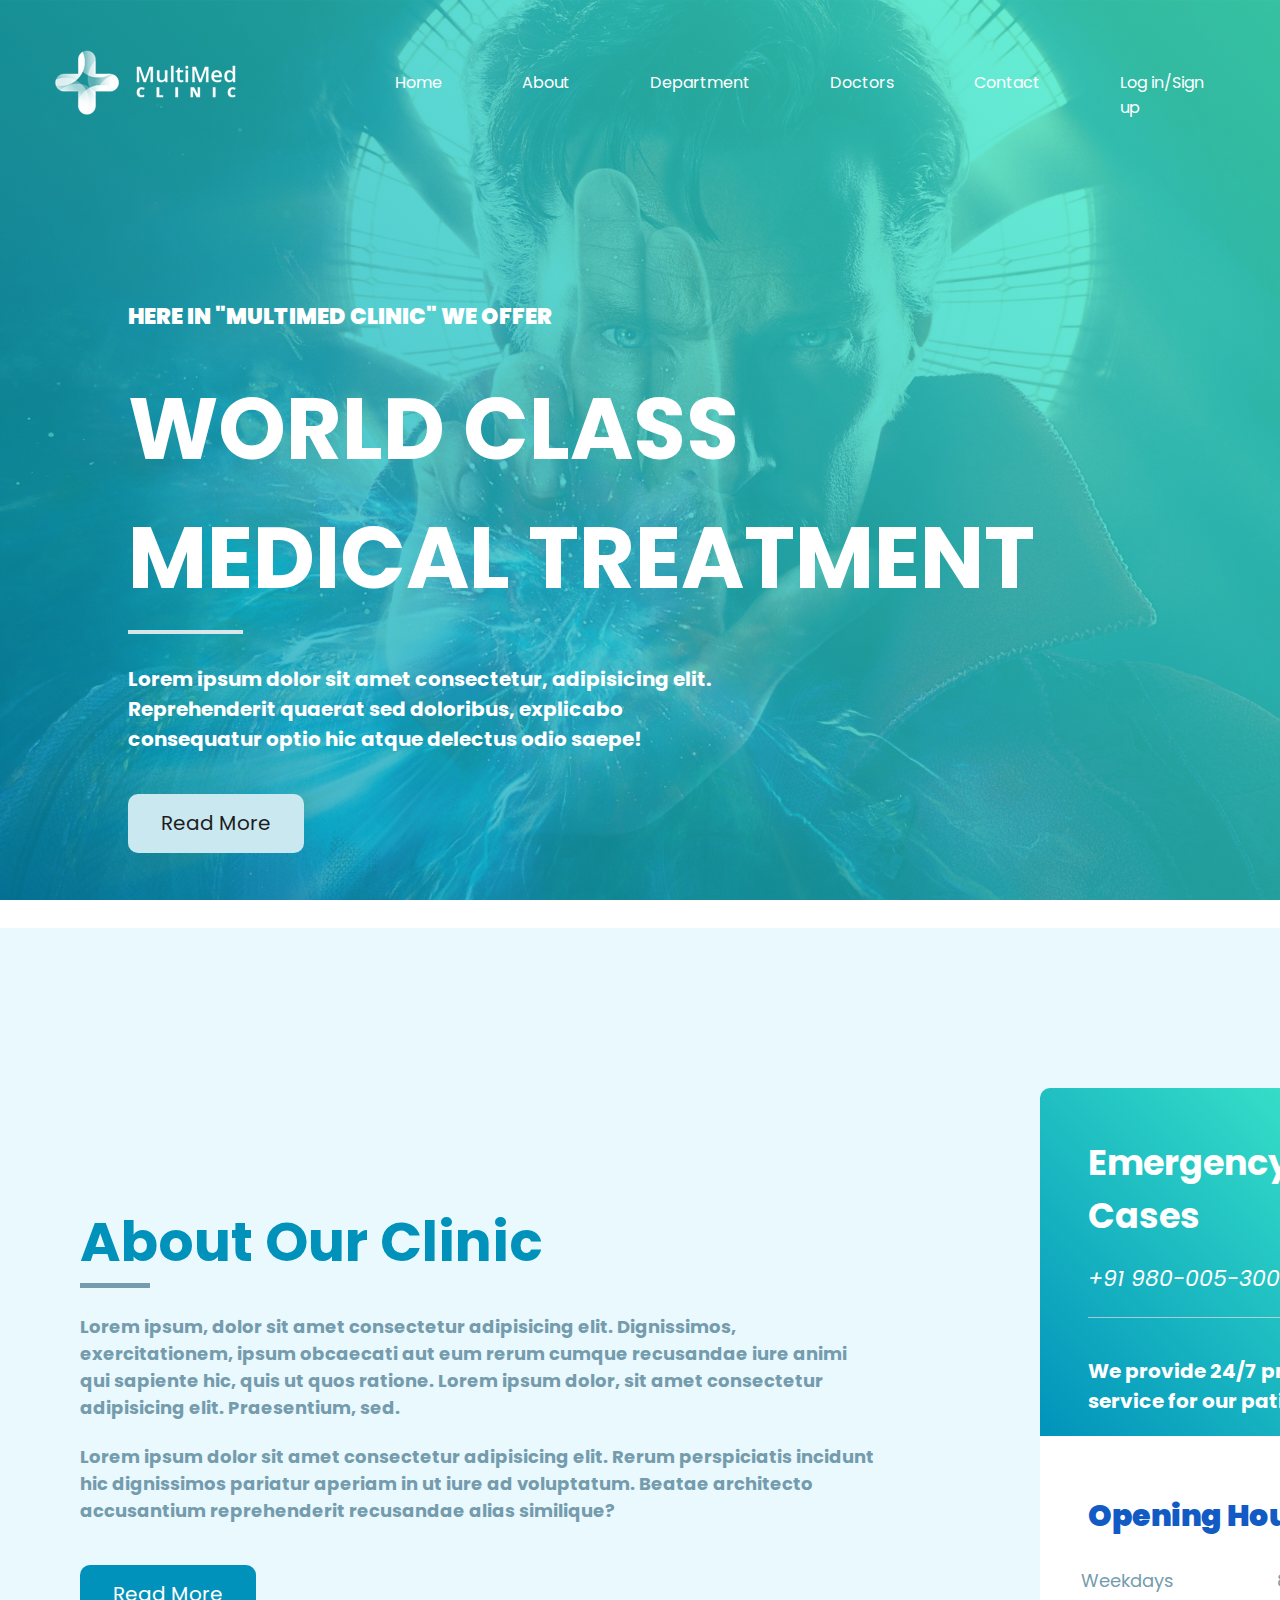
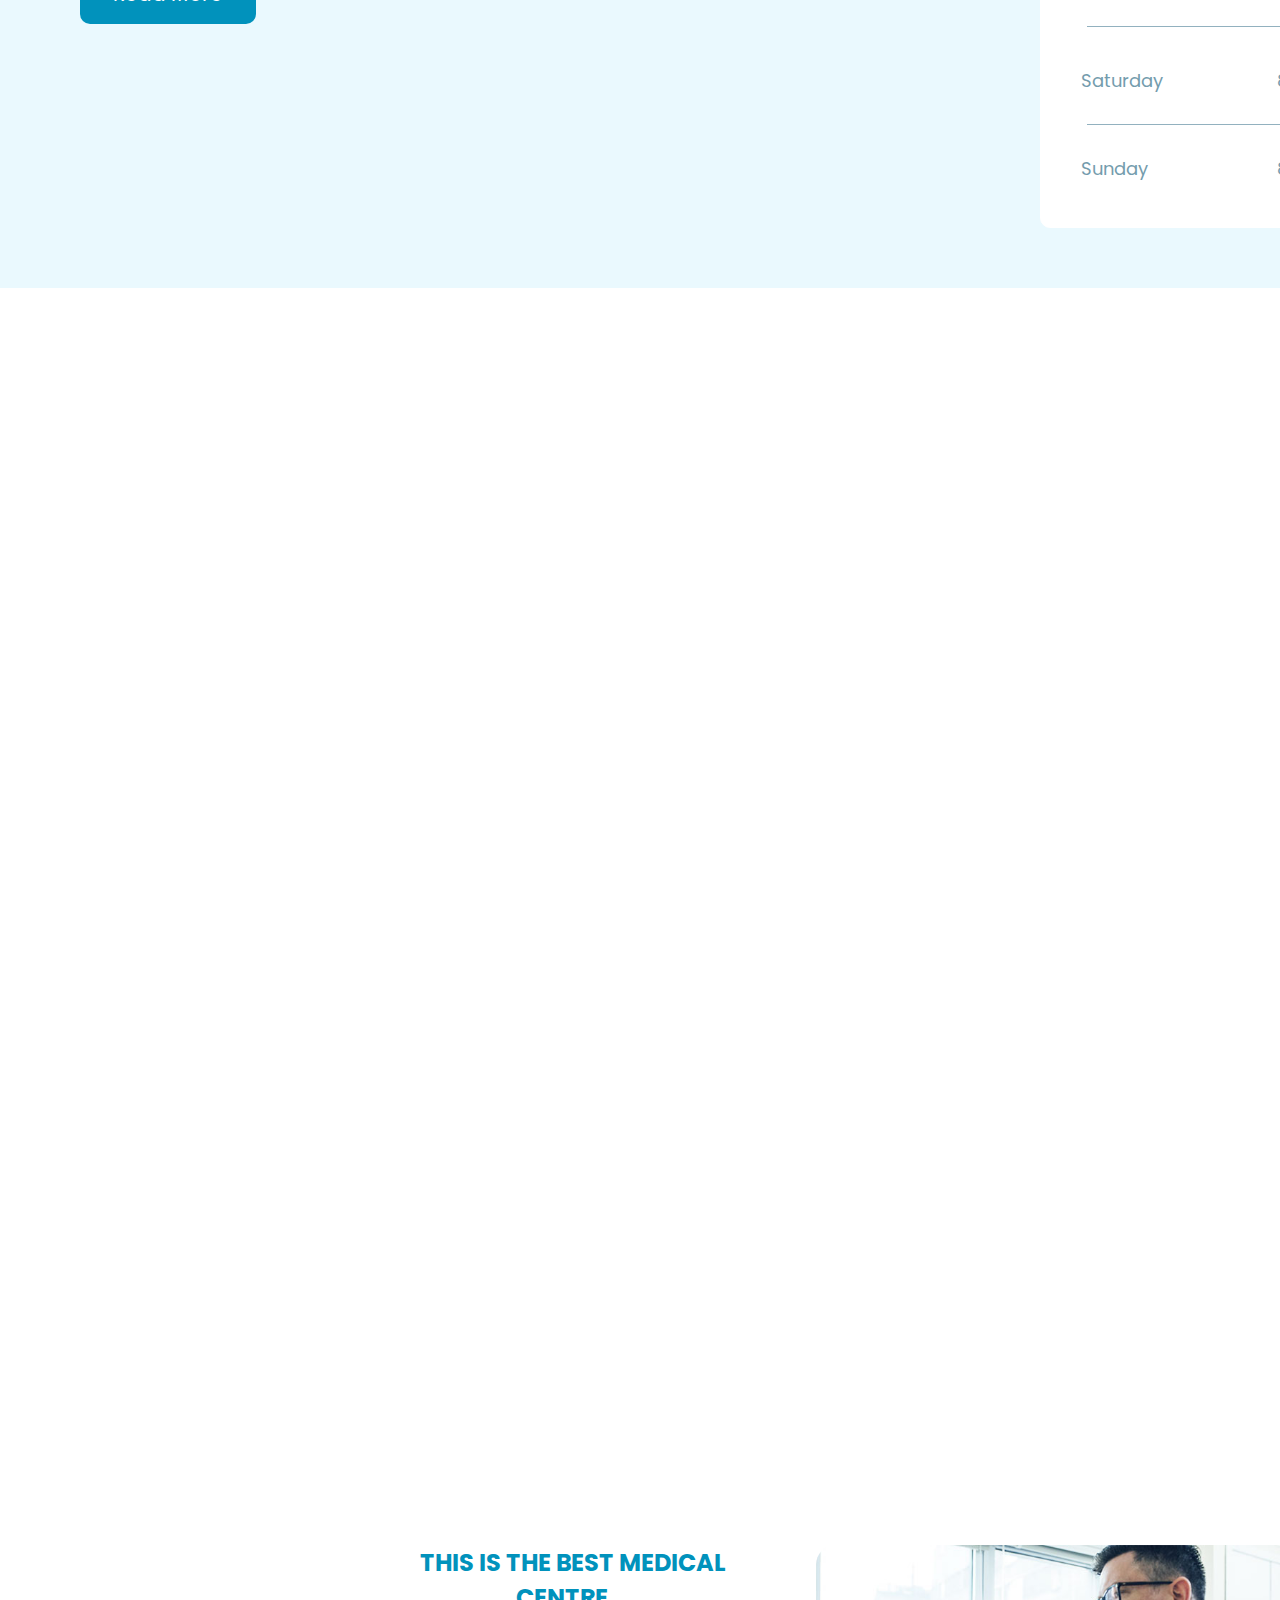
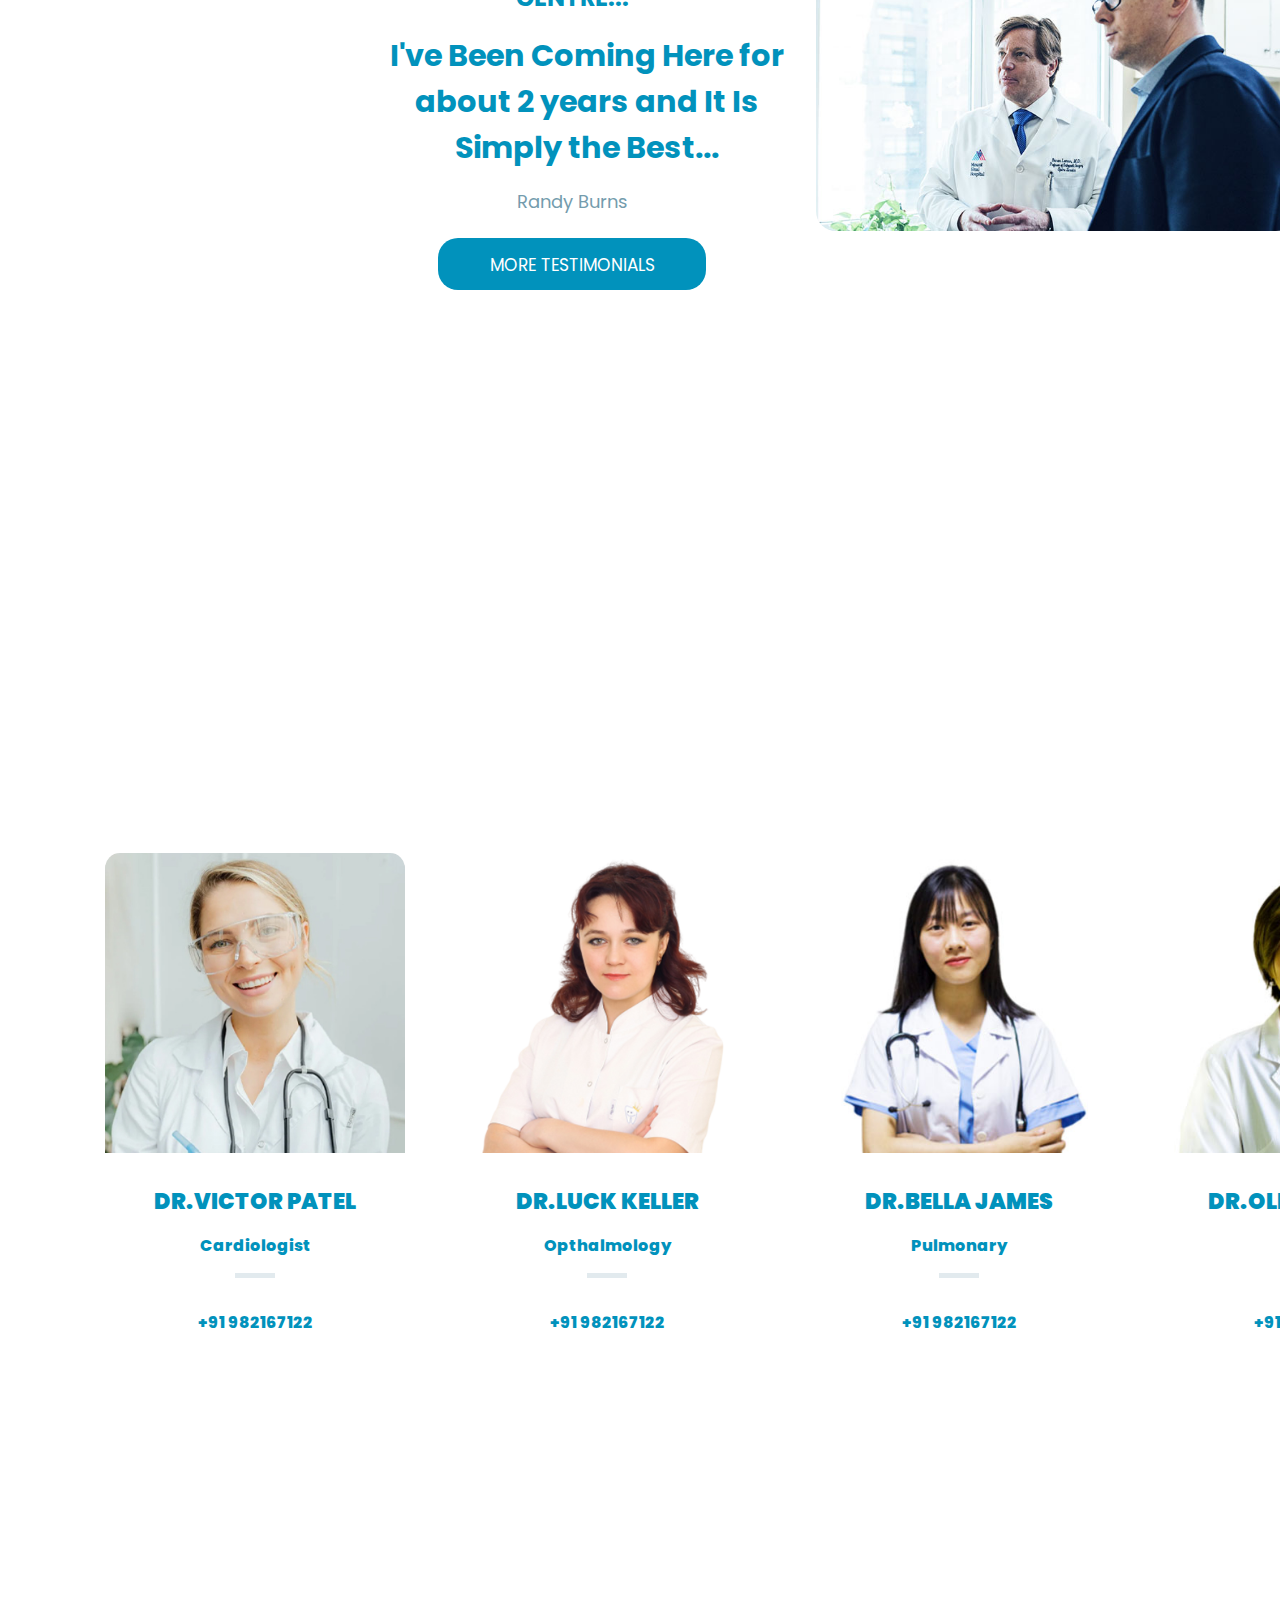
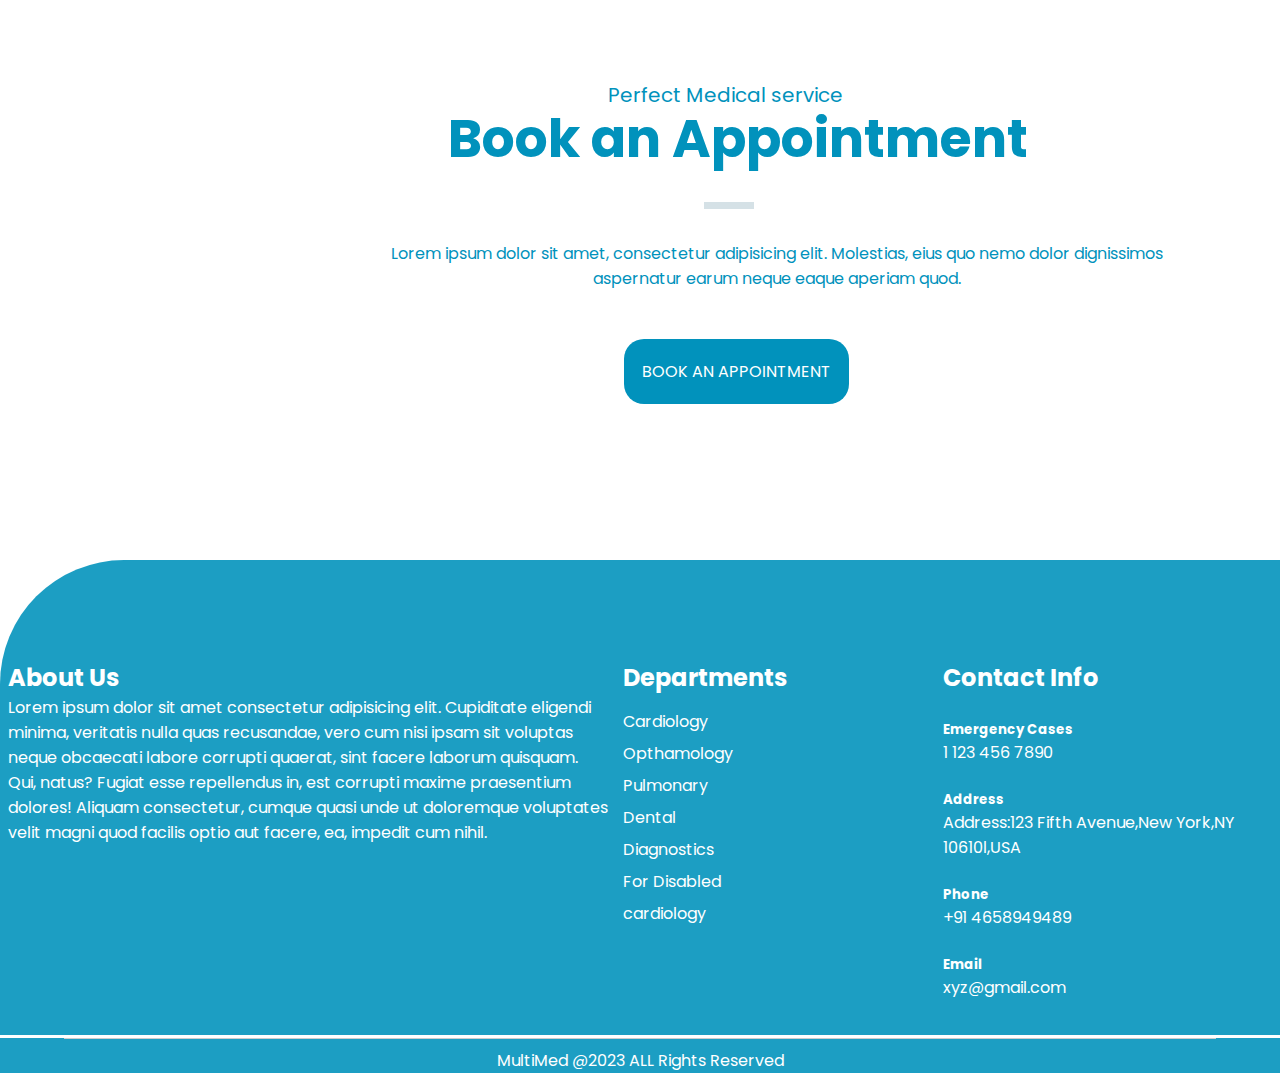
==== commit cf8bfdef: "dont change it" ====
--- a/index.html
+++ b/index.html
@@ -1,263 +1,456 @@
-<!DOCTYPE html>
-<html lang="en">
-<head>
-    <meta charset="UTF-8">
-    <meta name="viewport" content="width=device-width, initial-scale=1.0">
-    <title>DEPARTMENTS</title>
-    <style>
-        @import url('https://fonts.googleapis.com/css2?family=Fira+Sans:wght@300&family=Josefin+Sans:wght@300&family=Jost:wght@300&family=Poppins:wght@300&family=Rubik:wght@300&family=Ubuntu:wght@300&display=swap');
-
-        *{
-            margin: 0px;
-            padding: 0px;
-        }
-        body{
-            background-color:rgb(212, 248, 235);
-           
-        }
-        .card{
-            width:370px;
-            background-color:white;
-            border-radius: 8px;  
-            padding: 0px 0px 34px 0px; 
-            margin: 40px;
-            box-sizing: border-box;
-            
-        }
-        .image img{
-            width:360px;
-            border: none;
-            border-radius: 12px;   
-        }
-        .image{
-            padding: 5px;
-        }
-        .content h2{
-            padding:13px;
-            margin-top: 5px;
-            font-family: 'Ubuntu', sans-serif;
-            
-        }
-        .content p{
-            font-size: 12px;
-            padding: 13px;
-            color: gray;
-            font-family: 'Poppins', sans-serif;
-        }
-        .capsule{
-            padding:0 28px 0 14px;
-        }
-        .capsule span{
-            padding:0px 9px;
-            border:1px solid gray;
-            border-radius: 18px;
-            font-size: 13px;
-            color: gray;
-            font-family: 'Rubik', sans-serif;
-
-        }
-        .click button{
-            color:rgb(38, 160, 226);
-            border:none;
-            border-radius: 15px;
-            background-color: rgb(176, 210, 239);
-            padding:5px 12px;
-            font-size: 14px;
-            font-weight:bold;
-            font-family: 'Rubik', sans-serif;
-
-        }
-        .click{
-            padding:15px;
-            text-align: center;
-        }
-        .click button:hover{
-            background-color: rgb(138, 188, 239);
-            color:rgb(10, 98, 161);
-        }
-        .box1{
-            background:rgb(144, 240, 205);
-             overflow: hidden;
-        }
-        .box1>img{
-             color:white;
-             width:100vw;
-             height: 550px;
-             display:flex;
-             justify-content:center;
-             font-size:xxx-large;
-             font-family:Verdana, Geneva, Tahoma, sans-serif;
-             opacity: 0.2;
-
-           
-        }
-        .categories{
-            display: flex;
-            padding: 10px; 
-            
-        }
-        img{
-            height: 230px;
-        }
-        .dep{
-             margin-top: 350px;
-        }
-        .footer{
-            background-color:rgb(144, 240, 205);
-            color:white;
-             height:500px;
-             width:100vw;
-             display:flex;
-             justify-content:center;
-             font-size:medium;
-             font-family:sans-serif;
-        }
-        .main {
-             position: absolute;
-             top: 50%;
-             left: 50%;
-             transform: translate(-50%, -50%);
-             color: white;
-             font-size:xxx-large;
-             font-family: 'Poppins';
-        } 
-        h2{
-            color:#19A7CE;
-        } 
-        .end{
-            background-color: rgb(212, 248, 235);
-            height: 160px;
-        }
-        .end>h3{
-            color: gray;
-        }
-       .content>h2>img{
-        height: 23px;
-       margin-right: 10px;
-       
-       }
-       
-    </style>
-</head>
-<body>
-    <div class="box1">
-        <img src="doctor.jpg">
-        <div class="main">DEPARTMENTS</div>
-    </div>
-
-    <div class="categories">
-    <div class="card">
-        <div class="image"> 
-             <img src="cardio.png">
-        </div>  
-        <div class="content">
-            <h2>
-                <img src="cardiogram.png">Cardiology
-            </h2>
-            
-             <p>Lorem ipsum dolor sit amet, consectetur adipisicing elit. Sunt quis neque dolores dicta est accusamus a doloribus debitis, dignissimos dolor voluptatum architecto asperiores?</p>
-        </div>
-    </div>   
-
-    <div class="card">
-        <div class="image"> 
-             <img src="optho.jpeg" alt="">
-        </div>
-        <div class="content">
-             <h2>
-                <img src="eye.png">Opthalmology
-            </h2>
-             <p>Lorem ipsum dolor sit amet, consectetur adipisicing elit. Sunt quis neque dolores dicta est accusamus a doloribus debitis, dignissimos dolor voluptatum architecto asperiores?</p>
-        </div>
-    </div>   
- 
-    <div class="card">
-        <div class="image"> 
-             <img src="pulno.jpeg" alt="">
-        </div>
-        <div class="content">
-             <h2>
-                <img src="first-aid-kit.png">Pulmonary
-             </h2>
-             <p>Lorem ipsum dolor sit amet, consectetur adipisicing elit. Sunt quis neque dolores dicta est accusamus a doloribus debitis, dignissimos dolor voluptatum architecto asperiores?</p>
-        </div>
-    </div>  
-</div>
-
-<div class="categories">
-    <div class="card">
-        <div class="image"> 
-             <img src="dental.jpeg" alt="">
-        </div>
-        <div class="content">
-             <h2>
-                <img src="dental-care.png">Dental
-             </h2>
-             <p>Lorem ipsum dolor sit amet, consectetur adipisicing elit. Sunt quis neque dolores dicta est accusamus a doloribus debitis, dignissimos dolor voluptatum architecto asperiores?</p>
-        </div>
-    </div>   
-
-    <div class="card">
-        <div class="image"> 
-             <img src="diagnos.webp" alt="">
-        </div>
-        <div class="content">
-             <h2><img src="stethoscope.png">Diagnostics</h2>
-             <p>Lorem ipsum dolor sit amet, consectetur adipisicing elit. Sunt quis neque dolores dicta est accusamus a doloribus debitis, dignissimos dolor voluptatum architecto asperiores?</p>
-        </div>
-    </div>   
-
-     
-    <div class="card">
-        <div class="image"> 
-             <img src="diabled.jpeg" alt="">
-        </div>
-        <div class="content">
-             <h2><img src="disabled.png">For disabled</h2>
-             <p>Lorem ipsum dolor sit amet, consectetur adipisicing elit. Sunt quis neque dolores dicta est accusamus a doloribus debitis, dignissimos dolor voluptatum architecto asperiores?</p>
-        </div>
-    </div>  
-</div>
-
-<div class="categories">
-    <div class="card">
-        <div class="image"> 
-             <img src="traumatology.jpeg" alt="">
-        </div>
-        <div class="content">
-             <h2><img src="checked.png">Traumatology</h2>
-             <p>Lorem ipsum dolor sit amet, consectetur adipisicing elit. Sunt quis neque dolores dicta est accusamus a doloribus debitis, dignissimos dolor voluptatum architecto asperiores?</p>
-        </div>
-    </div>   
-
-    <div class="card">
-        <div class="image"> 
-             <img src="lab.jpeg" alt="">
-        </div>
-        <div class="content">
-             <h2><img src="microscope.png">Laboratory</h2>
-             <p>Lorem ipsum dolor sit amet, consectetur adipisicing elit. Sunt quis neque dolores dicta est accusamus a doloribus debitis, dignissimos dolor voluptatum architecto asperiores?</p>
-        </div>
-    </div>   
-  
-    <div class="card">
-        <div class="image"> 
-             <img src="pediatrics.jpeg" alt="">
-        </div>
-        <div class="content">
-             <h2><img src="pediatrician.png">Pediatrics</h2>
-             <p>Lorem ipsum dolor sit amet, consectetur adipisicing elit. Sunt quis neque dolores dicta est accusamus a doloribus debitis, dignissimos dolor voluptatum architecto asperiores?</p>
-        </div>
-    </div>  
-</div>
-
-<div class="footer">
-   
-</div>
-
-<div class="end">
-    <h3>Copyright</h3>
-
-</div>
-</body>
+<!DOCTYPE html>
+<html lang="en">
+
+<head>
+    <meta charset="UTF-8">
+    <meta name="viewport" content="width=device-width, initial-scale=1.0">
+    <title>MultiMed Healthcare</title>
+    <link rel="stylesheet" href="style.css">
+    <link rel="preconnect" href="https://fonts.googleapis.com">
+    <link rel="preconnect" href="https://fonts.gstatic.com" crossorigin>
+    <link
+        href="https://fonts.googleapis.com/css2?family=Italiana&family=Montserrat:wght@300&family=Poppins&display=swap"
+        rel="stylesheet">
+    <link rel="shortcut icon" href="https://cdnjs.cloudflare.com/ajax/libs/font-awesome/6.4.2/css/all.min.css"
+        type="image/x-icon">
+
+</head>
+
+<body>
+    <div class="main">
+        <div class="nav-bar">
+            <div class="nav-logo">
+                <div class="logo">
+
+                </div>
+
+            </div>
+            <div class="nav-list">
+                <div class="nav-home">
+                    <p class="home">Home</p>
+                </div>
+                <div class="nav-home">
+                    <p class="home">About</p>
+                </div>
+                <div class="nav-home">
+                    <p class="home">Department</p>
+                </div>
+                <div class="nav-home">
+                    <a href = "doctors-page.html" class="sign-connection"><p class="home">Doctors</p></a>
+                </div>
+               
+                <div class="nav-home">
+                    <p class="home">Contact</p>
+                </div>
+                <div class="nav-home">
+                    <a href = "signup.html" class="sign-connection"><p class="home">Log in/Sign up</p></a>
+                </div>
+            </div>
+
+
+        </div>
+
+        <div class="start-text">
+            <div class="offer">
+                <p>HERE IN "MULTIMED CLINIC" WE OFFER</p>
+            </div>
+            <div class="world-class">
+                <h1>WORLD CLASS MEDICAL
+                    TREATMENT</h1>
+            </div>
+            <div class="divide">
+
+            </div>
+            <div class="para">
+                <p>Lorem ipsum dolor sit amet consectetur, adipisicing elit.
+                    Reprehenderit quaerat sed doloribus,
+                    explicabo consequatur optio hic atque delectus odio saepe!
+                </p>
+            </div>
+            <div class="read-button1">
+                <a href="#" class="readMore1"><span>Read More</span><i class="fa-solid fa-angle-right"
+                        style="color: #ffffff;"></i></a>
+            </div>
+        </div>
+    </div>
+    <div class="sec-about">
+        <div class="section">
+            <h2 class="aboutus">About Our Clinic</h2>
+            <div class="line">
+
+            </div>
+            <div class="para1">
+                <p class="para-about">
+                    Lorem ipsum, dolor sit amet consectetur adipisicing elit. Dignissimos, exercitationem,
+                    ipsum obcaecati aut eum rerum cumque recusandae iure animi qui sapiente hic, quis ut quos ratione.
+                    Lorem ipsum dolor, sit amet consectetur adipisicing elit. Praesentium, sed.
+                    
+
+                </p>
+            </div>
+            <div class="para2">
+                <p>Lorem ipsum dolor sit amet consectetur adipisicing elit.
+                    Rerum perspiciatis incidunt hic dignissimos pariatur aperiam in ut iure ad voluptatum.
+                    Beatae architecto accusantium reprehenderit recusandae alias similique?</p>
+            </div>
+            <div class="read">
+                <div class="read-button">
+                    <a href="#" class="readMore"><span>Read More</span><i class="fa-solid fa-angle-right"
+                            style="color: #ffffff;"></i></a>
+                </div>
+            </div>
+
+        </div>
+
+        <div class="emergency-tab">
+            <div class="first-tab">
+                <div class="emergency">
+                    <h3>Emergency Cases</h3>
+                </div>
+                <div class="e-number">
+                    <i class="fa-solid fa-phone" style="color: #ffffff;"> <a href="#"><span>+91
+                                980-005-3000</span></a></i>
+                </div>
+                <div class="line2">
+
+                </div>
+                <div class="e-info">
+                    <p class="information">We provide 24/7 professional
+                        service for our patients.
+                    </p><br>
+                </div>
+            </div>
+            <div class="second-tab">
+                <div class="opening">
+                    <p>Opening Hours</p>
+
+                </div>
+                <div class="weekdays">
+                    <p>Weekdays</p>
+                    <p>8:00 am - 8 pm</p>
+                </div>
+                <div class="line3">
+
+                </div>
+                <div class="weekdays2">
+                    <p>Saturday</p>
+                    <p>8:00 am - 8 pm</p>
+                </div>
+                <div class="line3"></div>
+                <div class="weekdays3">
+                    <p>Sunday</p>
+                    <p>8:00 am - 8 pm</p>
+                </div>
+            </div>
+        </div>
+
+    </div>
+
+    <!-- third section -->
+    <div class="departments">
+        <div class="Equip-text">
+            <div class="equipment">
+                <p>MODERN EQUIPMENTS</p>
+            </div>
+        </div>
+
+        <div class="depart">
+            <p>Departments</p>
+        </div>
+
+        <div class="cards-1row">
+            <div class="card">
+                <div class="card-info">
+                    <div class="heart">
+                        <img src="icon-01-free-img.png">
+                    </div>
+                    <div class="cardiology">
+                        <p>CARDIOLOGY</p>
+                    </div>
+                </div>
+            </div>
+            <div class="card">
+                <div class="card-info">
+                    <div class="heart">
+                        <img src="icon-02-free-img.png">
+                    </div>
+                    <div class="cardiology">
+                        <p>OPATHALMOLOGY</p>
+                    </div>
+                </div>
+            </div>
+            <div class="card">
+                <div class="card-info">
+                    <div class="heart">
+                        <img src="icon-03-free-img.png">
+                    </div>
+                    <div class="cardiology">
+                        <p>PULMONARY</p>
+                    </div>
+                </div>
+            </div>
+            <div class="card">
+                <div class="card-info">
+                    <div class="heart">
+                        <img src="icon-04-free-img.png">
+                    </div>
+                    <div class="cardiology">
+                        <p>DENTAL</p>
+                    </div>
+                </div>
+            </div>
+        </div>
+
+        <div class="cards-1row">
+            <div class="card">
+                <div class="card-info">
+                    <div class="heart">
+                        <img src="icon-05-free-img.png">
+                    </div>
+                    <div class="cardiology">
+                        <p>DIAGNOSTICS</p>
+                    </div>
+                </div>
+            </div>
+            <div class="card">
+                <div class="card-info">
+                    <div class="heart">
+                        <img src="icon-06-free-img.png">
+                    </div>
+                    <div class="cardiology">
+                        <p>FOR DISABLED</p>
+                    </div>
+                </div>
+            </div>
+            <div class="card">
+                <div class="card-info">
+                    <div class="heart">
+                        <img src="icon-07-free-img.png">
+                    </div>
+                    <div class="cardiology">
+                        <p>TRAUMATOLIGY</p>
+                    </div>
+                </div>
+            </div>
+            <div class="card">
+                <div class="card-info">
+                    <div class="heart">
+                        <img src="icon-08-free-img.png">
+                    </div>
+                    <div class="cardiology">
+                        <p>LABORATORY</p>
+                    </div>
+                </div>
+            </div>
+        </div>
+    </div>
+
+    <!-- 4th section -->
+    <div class="testimonials">
+       <div class="test-1">
+        <div class="test-box">
+            <div class="coma">
+                <i class="fa-solid fa-star" style="color: #7a96c7;"></i>
+            </div>
+            <!-- first text -->
+            <div class="textbox"><h4 class="test-text">
+                THIS IS THE BEST MEDICAL 
+                CENTRE...
+            </h4></div>
+            <!-- second text -->
+            <div class="textbox2"><h3 class="test-text">I've Been Coming Here for about 2 years and It Is Simply the Best...</h3></div>
+            
+            <!-- third text -->
+            <div class="dr-name">
+                <p class="doctor">Randy Burns</p>
+            </div>
+            <!-- 4-button -->
+            <div class="test-button">
+                <div class="button-text">
+                    <p class="more">
+                        MORE TESTIMONIALS
+                    </p>
+                </div>
+            </div>
+        </div>
+       </div>
+       <div class="test-image">
+        <img class="test-dr-image" src="home-img-01.jpg" alt="image" >
+       </div>
+    </div>
+
+    <!-- 5th section -->
+    <div class="doctors-section">
+        <div class="doctors-text">
+            <div class="text1-doctor">
+                <p>CERTIFIED PERSONAL</p>
+            </div>
+        </div>
+
+        <div class="text2-doctor">
+            <p>Our Doctors</p>
+        </div>
+
+        <div class="doctors-cards">
+            <div class="doctor1">
+                <div class="doctor1-card">
+                    <img class = "doc1-image" src ="doc-1.jpg">
+                    <div class="doctor1-info">
+                        <p class="doc-name">DR.VICTOR PATEL</p>
+                    </div>
+                    <div class="doc-text">
+                        <p class="doc-speciality">Cardiologist</p>
+                    </div>
+                    <div class="division">
+                        <span class="line5">
+
+                        </span>
+                    </div>
+                    <div class="doc-contact">
+                        <p class="doc-number">+91 982167122</p>
+                    </div>
+                </div>
+            </div>
+
+            <div class="doctor1">
+                <div class="doctor1-card">
+                    <img class = "doc1-image" src ="doctor-03.png">
+                    <div class="doctor1-info">
+                        <p class="doc-name">DR.LUCK KELLER</p>
+                    </div>
+                    <div class="doc-text">
+                        <p class="doc-speciality">Opthalmology</p>
+                    </div>
+                    <div class="division">
+                        <span class="line5">
+
+                        </span>
+                    </div>
+                    <div class="doc-contact">
+                        <p class="doc-number">+91 982167122</p>
+                    </div>
+                </div>
+            </div>
+
+            <div class="doctor1">
+                <div class="doctor1-card">
+                    <img class = "doc1-image" src ="doctor-05.jpg">
+                    <div class="doctor1-info">
+                        <p class="doc-name">DR.BELLA JAMES</p>
+                    </div>
+                    <div class="doc-text">
+                        <p class="doc-speciality">Pulmonary</p>
+                    </div>
+                    <div class="division">
+                        <span class="line5">
+
+                        </span>
+                    </div>
+                    <div class="doc-contact">
+                        <p class="doc-number">+91 982167122</p>
+                    </div>
+                </div>
+            </div>
+
+            <div class="doctor1">
+                <div class="doctor1-card">
+                    <img class = "doc1-image" src ="doctor-07.jpg">
+                    <div class="doctor1-info">
+                        <p class="doc-name">DR.OLIVIA RAMOS</p>
+                    </div>
+                    <div class="doc-text">
+                        <p class="doc-speciality">Dental</p>
+                    </div>
+                    <div class="division">
+                        <span class="line5">
+
+                        </span>
+                    </div>
+                    <div class="doc-contact">
+                        <p class="doc-number">+91 982167122</p>
+                    </div>
+                </div>
+            </div>
+        </div>
+    </div>
+
+    <!-- 6th section -->
+    <section class="appointment-section">
+        <div class="appnmt-box">
+            <div class="appnmt-text">
+                <div class="a-text1">
+                    <p>Perfect Medical service</p>
+                </div>
+                <div class="a-text2">
+                    <h2>Book an Appointment</h2>
+                </div>
+                <div class="ap-divide"></div>
+                <div class="ap-para">
+                    <p>Lorem ipsum dolor sit amet, consectetur adipisicing elit. 
+                        Molestias, eius quo nemo dolor dignissimos aspernatur earum neque eaque aperiam quod.
+                    </p>
+                </div>
+                <div class="ap-button">
+                    <a href="#" class="app-btn"><span>BOOK AN APPOINTMENT</span><i class="fa-solid fa-angle-right"
+                     style="color: #ffffff;"></i></a>
+                    
+                </div>
+            </div>
+        </div>
+    </section>
+
+    <!-- 7section -->
+    <footer>
+        <div class="footer">
+            <div class="footer-info">
+                <div class="left">
+                    <h2 class="dep">About Us</h2>
+                    <p class="foot-info">Lorem ipsum dolor sit amet consectetur adipisicing elit. Cupiditate eligendi minima, veritatis nulla quas recusandae, vero cum nisi ipsam sit voluptas neque obcaecati labore corrupti quaerat, sint facere laborum quisquam.
+                    Qui, natus? Fugiat esse repellendus in, est corrupti maxime praesentium dolores! Aliquam consectetur, cumque quasi unde ut doloremque voluptates velit magni quod facilis optio aut facere, ea, impedit cum nihil.</p>
+                </div>
+                <div class="mid">
+        
+                    <h2 class ="dep">Departments</h2>
+                    <ul>
+                        <li>Cardiology</li>
+                        <li>Opthamology</li>
+                        <li>Pulmonary</li>
+                        <li>Dental</li>
+                        <li>Diagnostics</li>
+                        <li>For Disabled</li>
+                        <li>cardiology</li>
+                    </ul>
+                </div>
+                <div class="right">
+        
+                    <h2 class = "dep">Contact Info</h2>
+                    <ul>
+                        <li class="li"><h5 class="heading">Emergency Cases</h5>
+                            1 123 456 7890
+                        </li>
+        
+                        <li class="li"><h5 class="heading">Address</h5>
+                            Address:123 Fifth Avenue,New York,NY 10610l,USA
+                        </li>
+        
+                        <li class="li"><h5 class="heading">Phone</h5>
+                            +91 4658949489
+                        </li>
+        
+                        <li class="li"><h5 class="heading">Email</h5>
+                            xyz@gmail.com
+                        </li>
+                    </ul>
+                </div>
+                
+            </div>
+            <div class = "foot-line"><hr></div>
+            <p class="copyright" >MultiMed @2023  ALL Rights Reserved</p>
+        </div>
+        
+        </footer>
+    
+
+</body>
+
 </html>--- a/style.css
+++ b/style.css
@@ -0,0 +1,788 @@
+* {
+    margin: 0;
+    padding: 0px;
+    /* box-sizing: border-box; */
+    font-family: 'Poppins', sans-serif;
+}
+
+.main {
+    background: linear-gradient(45deg, #0193bcbc, #44f3caca), url("doctor-strange.jpg");
+    /* background-color: transparent;
+    background-image: linear-gradient(45deg,rgb(9, 247, 199) 0%,rgb(52, 229, 232) 100% , url("groupdoctors.avif"));
+    */
+
+    width: 100%;
+    height: 58rem;
+    background-size: cover;
+    background-repeat: no-repeat;
+    opacity: 10px;
+    background-attachment: fixed;
+
+}
+a{
+    text-decoration: none;
+}
+
+.nav-bar {
+
+    padding-top: 50px;
+    padding-bottom: 20px;
+    display: flex;
+    justify-content: space-between;
+    padding-left: 55px;
+    padding-right: 20px;
+
+}
+
+.nav-list {
+    display: flex;
+    justify-content: flex-end;
+}
+
+.nav-home {
+    margin-left: 10px;
+    margin-right: 10px;
+    padding: 20px 30px 0px 30px;
+    font-size: 1rem;
+    font-family: 'Poppins', sans-serif;
+    color: white;
+
+}
+.sign-connection{
+    text-decoration: none;
+    
+}
+.sign-connection:hover{
+    cursor: pointer;
+    color: rgb(135, 130, 130);
+}
+.nav-home:hover {
+    cursor: pointer;
+    color: rgb(135, 130, 130);
+}
+
+.logo {
+    background-image: url("logo.png");
+    background-size: contain;
+    background-repeat: no-repeat;
+    height: 65px;
+    width: 300px;
+}
+
+.sec-about {
+    height: 55rem;
+    
+    background-image: url("medicine\ img.jpg");
+    background-size: cover;
+    background-repeat: no-repeat;
+    padding-top: 5rem;
+    padding-left: 5rem;
+    display: flex;
+    
+}
+
+.aboutus {
+    font-size: 55px;
+    color: #0192bc;
+    width: 690px;
+    height: 62.5px;
+    font-weight: 1200;
+}
+
+.section {
+    /* display: grid;
+    padding: 80px 0px 0px 0px; */
+    position: relative;
+    top: 12rem;
+
+}
+
+.para-about {
+    width: 50rem;
+    color: #749cad;
+    font-size: 18px;
+}
+
+.para1 {
+    display: flex;
+    margin-bottom: 16px;
+    margin-top: 25px;
+    font-family: "Open Sans", sans-serif;
+    font-weight: 700;
+}
+
+.line {
+    width: 70px;
+    background-color: #749cad;
+    height: 5px;
+    margin-top: 20px;
+}
+
+.para2 {
+    width: 50rem;
+    margin-top: 22px;
+    font-size: 18px;
+    color: #749cad;
+    display: flex;
+    font-weight: 700;
+}
+
+.read {
+    height: 60px;
+    display: flex;
+    align-items: end;
+    margin-top: 40px;
+}
+
+.read-button {
+    border: 2px solid transparent;
+    height: 43px;
+    width: 172px;
+    font-size: 20px;
+    text-align: center;
+    padding-top: 12px;
+    font-family: "Open Sans", sans-serif;
+    border-radius: 10px;
+    background-color: #0192bc;
+
+
+}
+
+.read-button:hover {
+    cursor: pointer;
+    background-color: rgb(82, 244, 190);
+}
+
+.readMore {
+    text-decoration: none;
+    color: #fff;
+}
+
+.emergency-tab {
+    width: 360px;
+    height: 670px;
+    margin-top: 5rem;
+    margin-left: 10rem;
+}
+
+.first-tab {
+    width: 360px;
+    height: 300px;
+    border: 2px transparent;
+    background: linear-gradient(45deg, #0193bc, #44f3ca 100%);
+    border-radius: 10px 10px 0 0;
+    padding-top: 3rem;
+    padding-left: 3rem;
+
+
+}
+
+.emergency {
+    font-size: 30px;
+    width: 318px;
+    padding-bottom: 20px;
+    color: #fff;
+}
+
+.e-number {
+    width: 250px;
+    height: 30px;
+    font-size: 22px;
+}
+
+a {
+    text-decoration: none;
+    color: #fff;
+}
+
+.line2 {
+    width: auto;
+    height: 1px;
+    background-color: #f8e4e49d;
+    margin-top: 25px;
+    margin-bottom: 20px;
+}
+
+.information {
+    margin-top: 28px;
+    padding-top: 10px;
+    font-size: 20px;
+    color: #fff;
+    font-weight: 700;
+
+}
+
+.start-text {
+    margin-left: 8rem;
+    margin-top: 10rem;
+
+}
+
+.offer {
+    font-size: 22px;
+    color: white;
+    padding-bottom: 2rem;
+    width: 840px;
+    font-weight: 900;
+
+}
+
+.world-class {
+    font-size: 43px;
+    width: 972px;
+    height: 250px;
+    color: white;
+}
+
+.divide {
+    width: 115px;
+    background-color: rgba(247, 243, 243, 0.862);
+    height: 4px;
+    margin-top: 15px;
+    margin-bottom: 15px;
+}
+
+.para {
+    width: 620px;
+    height: 90px;
+    margin: 30px 0px 12px 0px;
+    font-size: 20px;
+    font-weight: 700;
+    color: white;
+
+}
+
+.read-button1 {
+    border: 2px solid transparent;
+    height: 43px;
+    width: 172px;
+    font-size: 20px;
+    text-align: center;
+    padding-top: 12px;
+    margin-top: 40px;
+    border-radius: 10px;
+    background-color: #c9e8f0;
+}
+
+.read-button1:hover {
+    cursor: pointer;
+    background-color: rgb(82, 244, 190);
+}
+
+.readMore1 {
+    text-decoration: none;
+    color: #1f1d1d;
+}
+
+.second-tab {
+    width: 409px;
+    height: 374px;
+    border: 1px solid white;
+    border-radius: 0px 0px 10px 10px;
+    background-color: white;
+    padding-top: 1rem;
+    padding-left: 0rem;
+}
+
+.opening {
+    font-size: 30px;
+    padding: 40px 0px 28px 47px;
+    /* display: flex; */
+    /* justify-content: center; */
+    font-weight: 900;
+    color: #125bc5;
+}
+
+.weekdays {
+
+    padding-left: 40px;
+    display: flex;
+    justify-content: space-between;
+    font-size: 18px;
+    color: #749cad;
+    padding-right: 35px;
+    padding-bottom: 2rem;
+}
+
+.line3 {
+    height: 1px;
+
+    width: 20rem;
+    background-color: #749cadc8;
+    margin-left: 46px;
+
+}
+
+.weekdays2 {
+    padding-left: 40px;
+    display: flex;
+    justify-content: space-between;
+    font-size: 18px;
+    color: #749cad;
+    padding-right: 35px;
+    padding: 40px 35px 30px 40px;
+}
+
+.weekdays3 {
+    padding-left: 40px;
+    display: flex;
+    justify-content: space-between;
+    font-size: 18px;
+    color: #749cad;
+    padding-right: 35px;
+    padding: 30px 35px 30px 40px;
+}
+
+.departments {
+    width: 100%;
+    height: 52rem;
+    background: linear-gradient(45deg, #0193bcdb 0%, #44f3cae2 100%), url("stethoscope.jpg");
+    background-repeat: no-repeat;
+    background-size: cover;
+    background-attachment: fixed;
+}
+
+
+
+.departments {
+    padding-top: 8rem;
+}
+
+.Equip-text {
+    width: 100%;
+    height: 40px;
+    margin-bottom: 10px;
+}
+
+.equipment {
+    height: 20px;
+    width: 100%;
+    font-size: 18px;
+    color: #ffffff;
+    display: flex;
+    justify-content: center;
+    font-weight: 900;
+
+}
+
+.depart {
+    height: 64px;
+    width: 100%;
+    font-size: 50px;
+    color: #ffffff;
+    display: flex;
+    justify-content: center;
+    font-weight: 900;
+}
+
+.cards-1row {
+    margin: 20px;
+    margin-left: 2rem;
+    display: flex;
+    justify-content: space-evenly;
+    padding-top: 25px;
+}
+
+.card {
+    height: 228px;
+    width: 330px;
+    background: transparent;
+    padding: 0;
+    border: none;
+}
+
+.card-info {
+    width: 300px;
+    height: 198px;
+    border-radius: 10px;
+    border: 1px solid rgba(255, 255, 255, 0.81);
+    margin: 15px;
+    background: transparent;
+    padding: 50px 0px 0px 0px;
+}
+
+.heart {
+    width: 300px;
+    ;
+    height: 72px;
+    display: flex;
+    justify-content: center;
+    padding-bottom: 20px;
+}
+
+.cardiology {
+    width: 300px;
+    height: 20px;
+    display: flex;
+    justify-content: center;
+    font-size: 22px;
+    color: white;
+    font-weight: 900;
+}
+
+.testimonials {
+    width: 100%;
+    height: 52rem;
+    background: linear-gradient(45deg, #f4f9f9d8, #f4f9f9d7), url("stethoscope2.jpg");
+    background-repeat: no-repeat;
+    background-size: cover;
+    background-attachment: fixed;
+    display: flex;
+}
+.test-1 {
+    width: 720px;
+    height: 528px;
+    position: relative;
+    left: 19rem;
+    top: 10rem;
+}
+
+.coma {
+    width: 370px;
+    height: 65px;
+}
+
+.test-box {
+    width: 620px;
+    height: 500px;
+    border: 2px solid transparent;
+    border-radius: 15px;
+    padding: 70px 50px 1px 81px;
+    background-color:white ;
+    
+}
+.textbox{
+    width: 370px;
+    height: 68px;
+    padding-bottom: 20px;
+    display: flex;
+    justify-content: center;
+    font-size: 24px;
+    color: #0192bc;
+    
+}
+.test-text{
+    display: flex;
+    text-align: center;
+
+
+}
+.textbox2{
+    width: 400px;
+    height: 135px;
+    font-size: 26px;
+    color: #0192bc;
+}
+.dr-name{
+    width: 370px;
+    height: 50px;
+    font-size: 18px;
+    margin: 20px 0px 0px;
+    display: flex;
+    justify-content: center;
+    color: #749cad;
+}
+.test-button{
+    width: 370px;
+    height: 74px;
+    display: flex;
+    justify-content: center;
+}
+.button-text{
+    font-size: 17px;
+    width: 240px;
+    height: 24px;
+    background-color:#0192bc ;
+    color: #ffffff;
+    padding: 14px;
+    display: flex;
+    justify-content: center;
+    border-radius: 20px;
+    box-shadow: #1f1d1d;
+
+}
+.test-image{
+    width: 480px;
+    height: 528px;
+    position: relative;
+    left: 6rem;
+    display: flex;
+    align-items: center;
+    top: 11rem;
+}
+.test-dr-image{
+    width: 480px;
+    height: 286px;
+    border-radius: 20px;
+}
+/* 
+5th section */
+.doctors-section{
+    width: 100%;
+    height: 62rem;
+    background: linear-gradient(45deg, #0193bcdb 0%, #44f3cae2 100%), url("5sectionimage.jpg");
+    background-repeat: no-repeat;
+    background-size: cover;
+    background-attachment: fixed;
+}
+.doctors-text {
+    width: 100%;
+    height: 40px;
+    margin-bottom: 10px;
+}
+
+.text1-doctor {
+    height: 20px;
+    width: 100%;
+    font-size: 18px;
+    color: #ffffff;
+    display: flex;
+    justify-content: center;
+    font-weight: 900;
+    position: relative;
+    top: 8rem;
+
+}
+
+.text2-doctor {
+    height: 64px;
+    width: 100%;
+    font-size: 50px;
+    color: #ffffff;
+    display: flex;
+    justify-content: center;
+    font-weight: 900;
+    position: relative;
+    top: 9rem;
+}
+.doctors-cards{
+    width: 1250px;
+    height: 542px;
+    position: relative;
+    top: 14rem;
+    left: 4.4rem;
+    display: flex;
+}
+.doctor1{
+    width: 312px;
+    height: 516px;
+    margin: 20px;
+}
+.doctor1-card{
+    width: 300px;
+    height: 500px;
+    margin: 15px;
+    background-color: white;
+    border-radius: 15px;
+}
+.doc1-image{
+    width: 300px;
+    height: 300px;
+    border-top-left-radius: 15px;
+    border-top-right-radius: 15px;
+}
+.doctor1-info{
+    width: 300px;
+    height: 48px;
+    display: flex;
+    justify-content: center;
+    font-size: 22px;
+    color: #0192bc;
+    padding: 25px 0px 0px;
+    font-weight: 900;
+}
+.doc-text{
+    width: 300px;
+    height: 40px;
+    display: flex;
+    justify-content: center;
+    font-size: 16px;
+    color: #0192bc;
+    font-weight: 800;
+}
+.division{
+    width: 300px;
+    display: flex;
+    justify-content: center;
+}
+.line5{
+    width: 40px;
+    height: 5px;
+    background-color: #749cad36;
+}
+.doc-contact{
+    width: 300px;
+    height: 60px;
+    display: flex;
+    justify-content: center;
+    position: relative;
+    top: 2rem;
+}
+.doc-number{
+    font-size: 16px;
+    font-weight: 800;
+    color: #0192bc;
+}
+
+
+/*6th section*/
+.appointment-section{
+    width: 100%;
+    height: 30rem;
+    background-color: white;
+    padding: 13rem 0px 0px;
+}
+.appnmt-box{
+    margin: 0px 20rem 0rem ;
+}
+.appnmt-text{
+    width: 850px;
+    height: 310px;
+}
+.a-text1{
+    color: #0192bc;
+    position: relative;
+    left: 18rem;
+    font-size: 20px;
+    width: 850px;
+    height: 20px;
+
+}
+.a-text2{
+    font-size: 35px;
+    
+    color: #0192bc;
+    position: relative;
+    left: 8rem;
+    width: 850px;
+    height: 70px;
+}
+.ap-divide{
+    background-color: #749cad4d;
+    width: 50px;
+    height: 7px;
+    position: relative;
+    left: 24rem;
+    top: 2rem;
+}
+.ap-para{
+    position: relative;
+    top: 4rem;
+  color: #0192bc;
+    width: 850px;
+    left: 2rem;
+    text-align: center;
+}
+.app-btn{
+    color: white;
+}
+.ap-button:hover{
+    cursor: pointer;
+    background-color: #44f3ca;
+}
+.ap-button{
+    width: 225px;
+    height: 45px;
+    padding-top: 20px;
+    border-radius: 20px;
+    background-color: #0192bc;
+    position: relative;
+    top: 7rem;
+    display: flex;
+    left: 19rem;
+    justify-content: center;
+    
+}
+
+/* footer */
+
+@import url('https://fonts.googleapis.com/css2?family=Open+Sans:wght@300;400&display=swap');
+.footer{
+    background-color: #0193bce4;
+    height: 475px;
+    width: 100%;
+    border-top-left-radius: 124px;
+}
+.footer-info{
+    display: flex;
+    justify-content: space-around;
+    padding-top: 100px;
+}
+.left{
+    /* background-color: red; */
+    height: 203px;
+    width: 600px;
+    /* position: relative;
+    top: 72px;
+    left: 34px; */
+    font-family: 'Open Sans', sans-serif;
+}
+
+
+.mid{
+    /* background-color: blue; */
+    height: 262px;
+    width: 305px;
+    /* position: relative;
+    top: -151px;
+    left: 760px; */
+    font-family: 'Open Sans', sans-serif;
+}
+
+.right{
+    /* background-color: yellow; */
+    height: 358px;
+    width: 330px;
+    /* position: relative;
+    top: -434px;
+    left: 1061px; */
+    font-family: 'Open Sans', sans-serif;
+}
+
+li{
+    list-style: none;
+    margin-top: 7px;
+    position: relative;
+    top: 7px;
+    left: 0px;
+    color: white;
+}
+
+
+.heading{
+    position: relative;
+    top: 0px;
+    color: white;
+}
+
+.li{
+    position: relative;
+    top: 0px;
+    margin-top: 25px;
+    color: white;
+}
+
+.foot-info{
+    color: white;
+}
+.dep{
+    color: white;
+}
+hr{
+    width: 90%;
+    border: 0;
+    border-bottom: 1px solid #ccc;
+    margin:20px auto;
+    
+  }
+  .foot-line{
+    background-color: #0193bce4;
+    width: 100%;
+    height: 10px;
+  }
+.copyright{
+    text-align: center;
+    background-color: #0193bce4;
+    color: white;
+}
+    